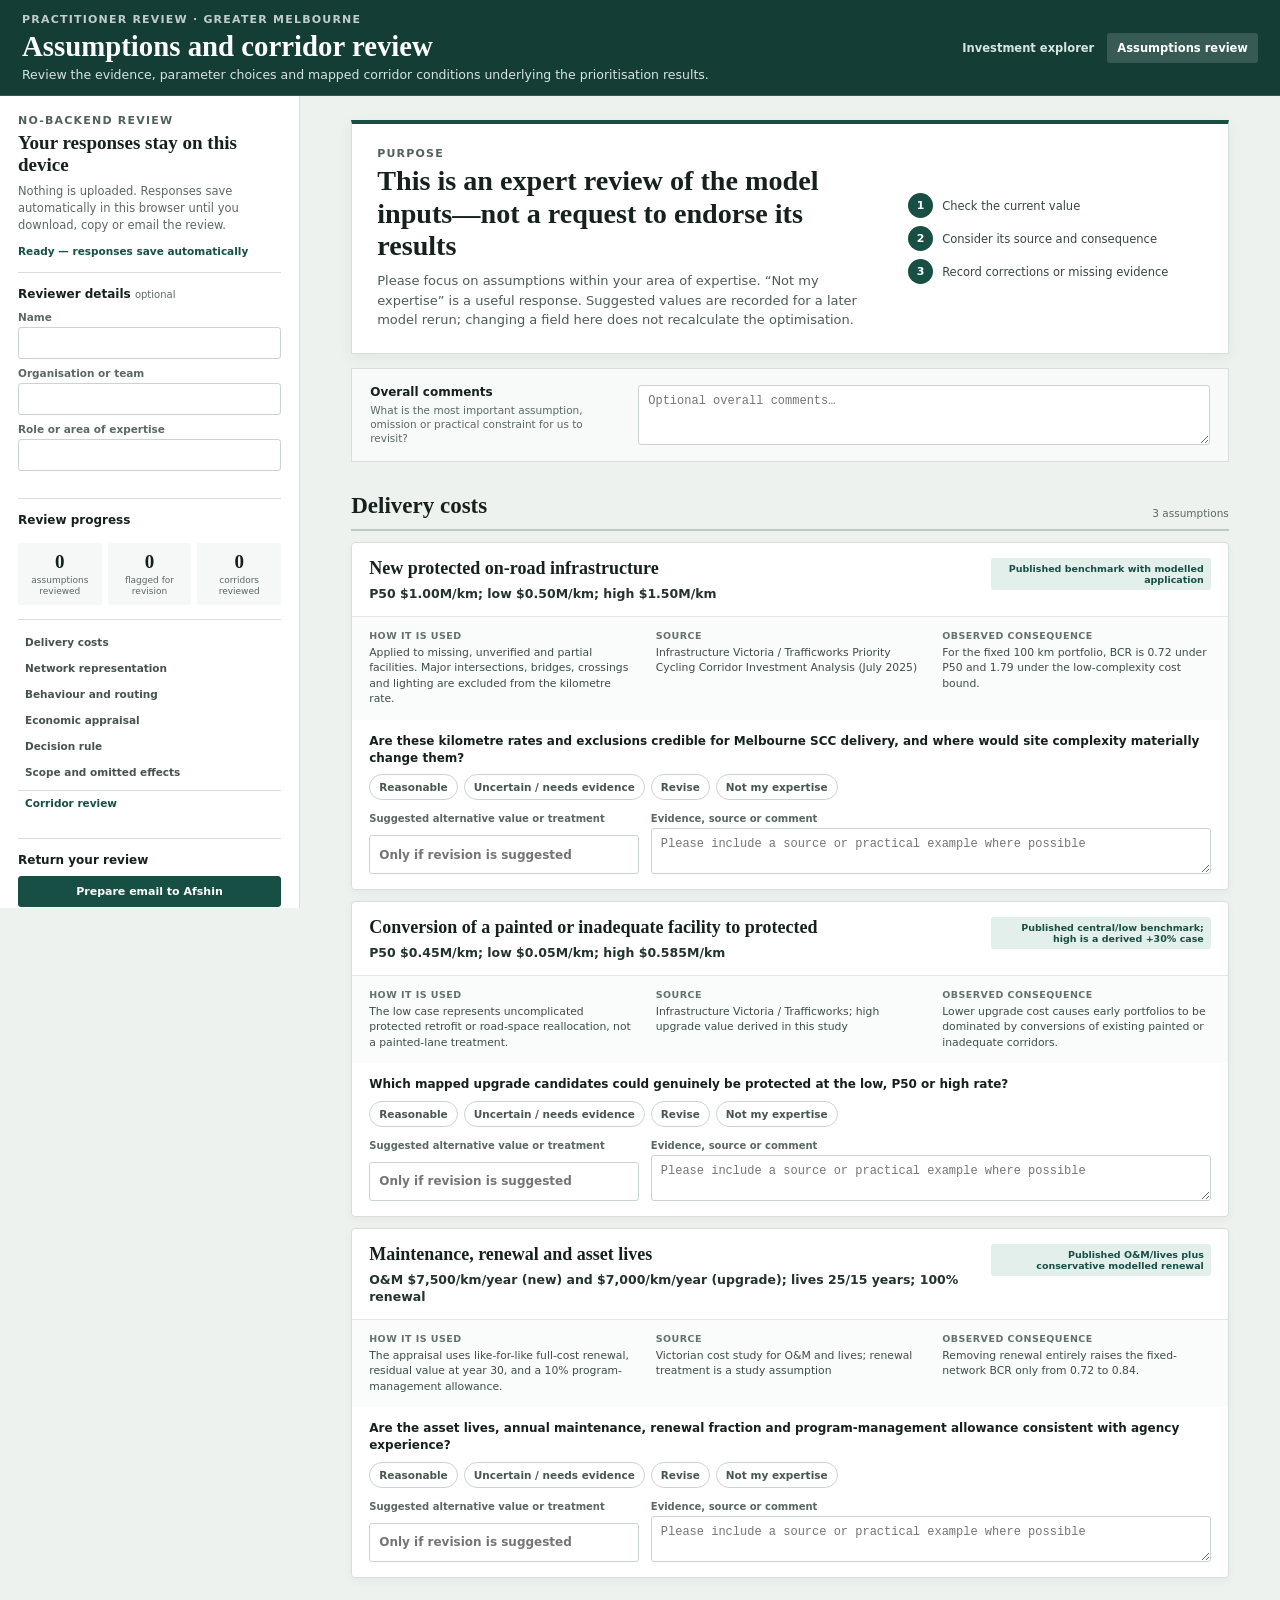
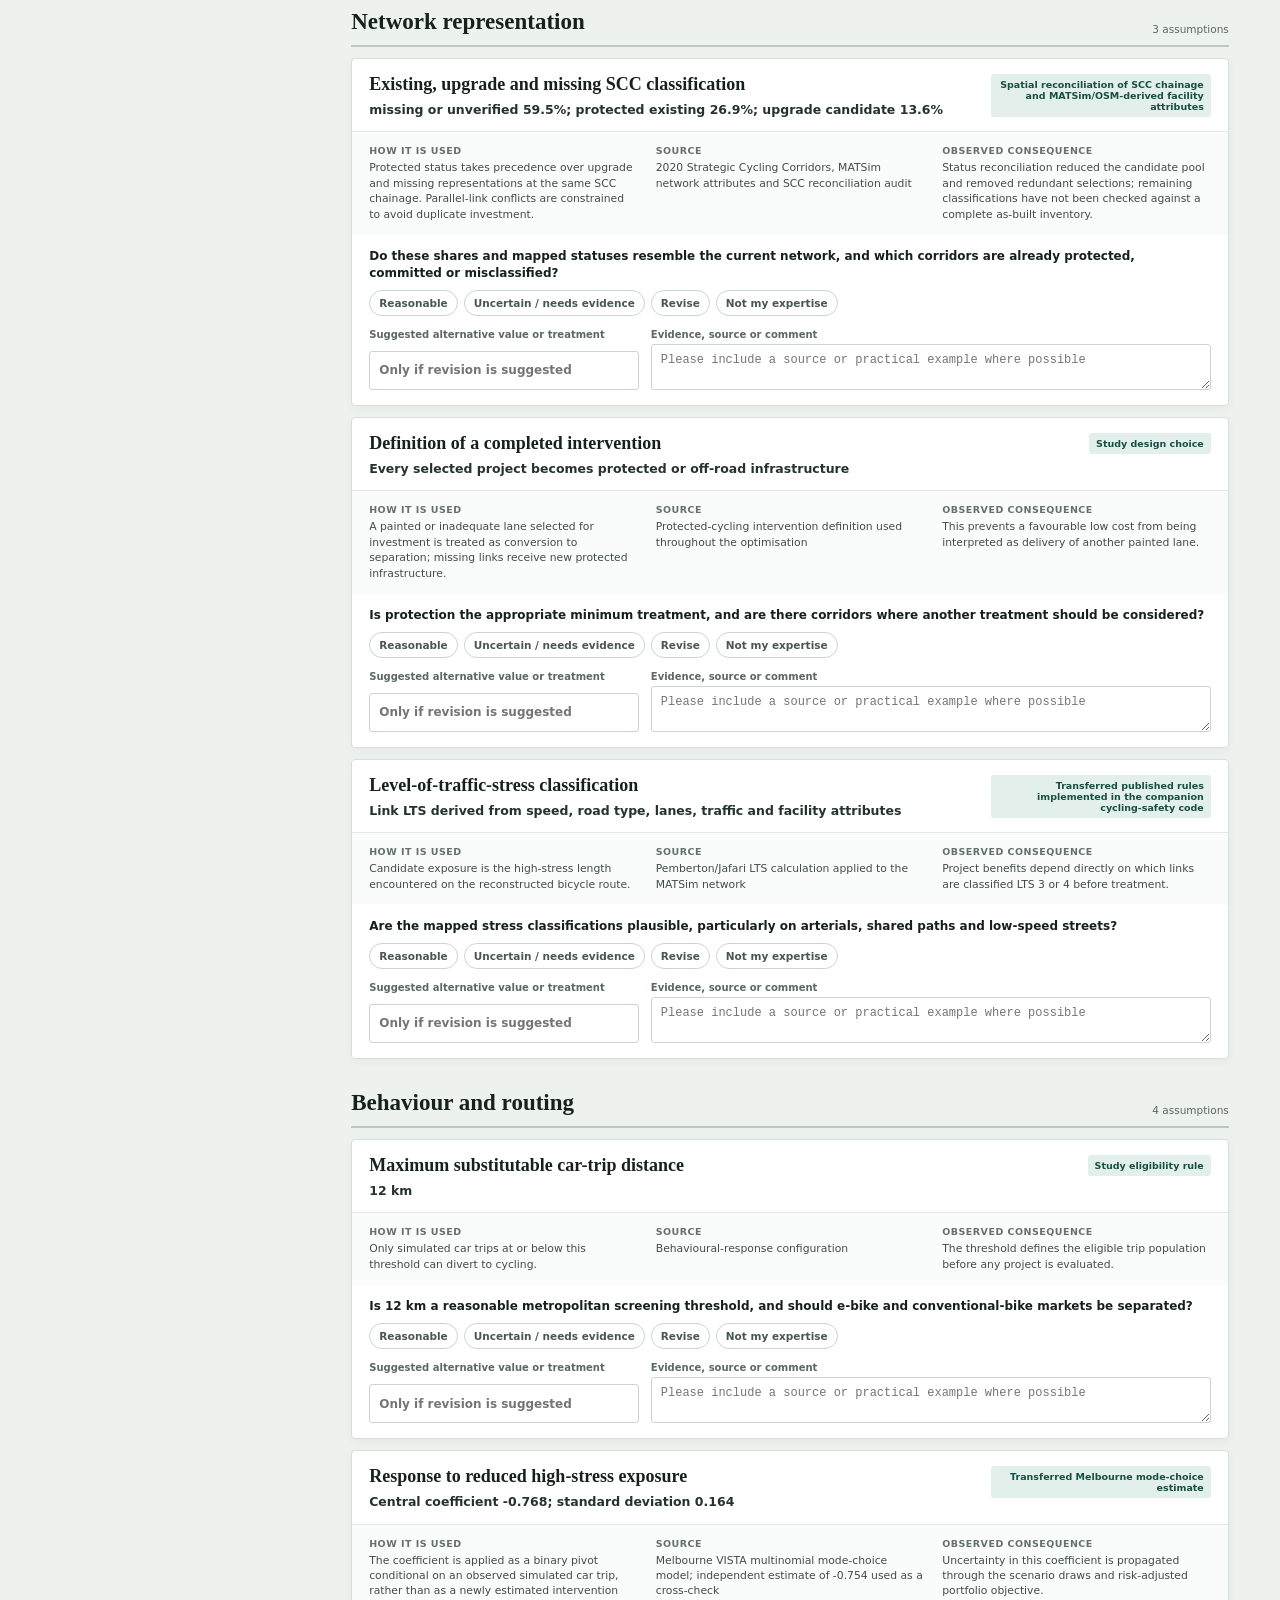
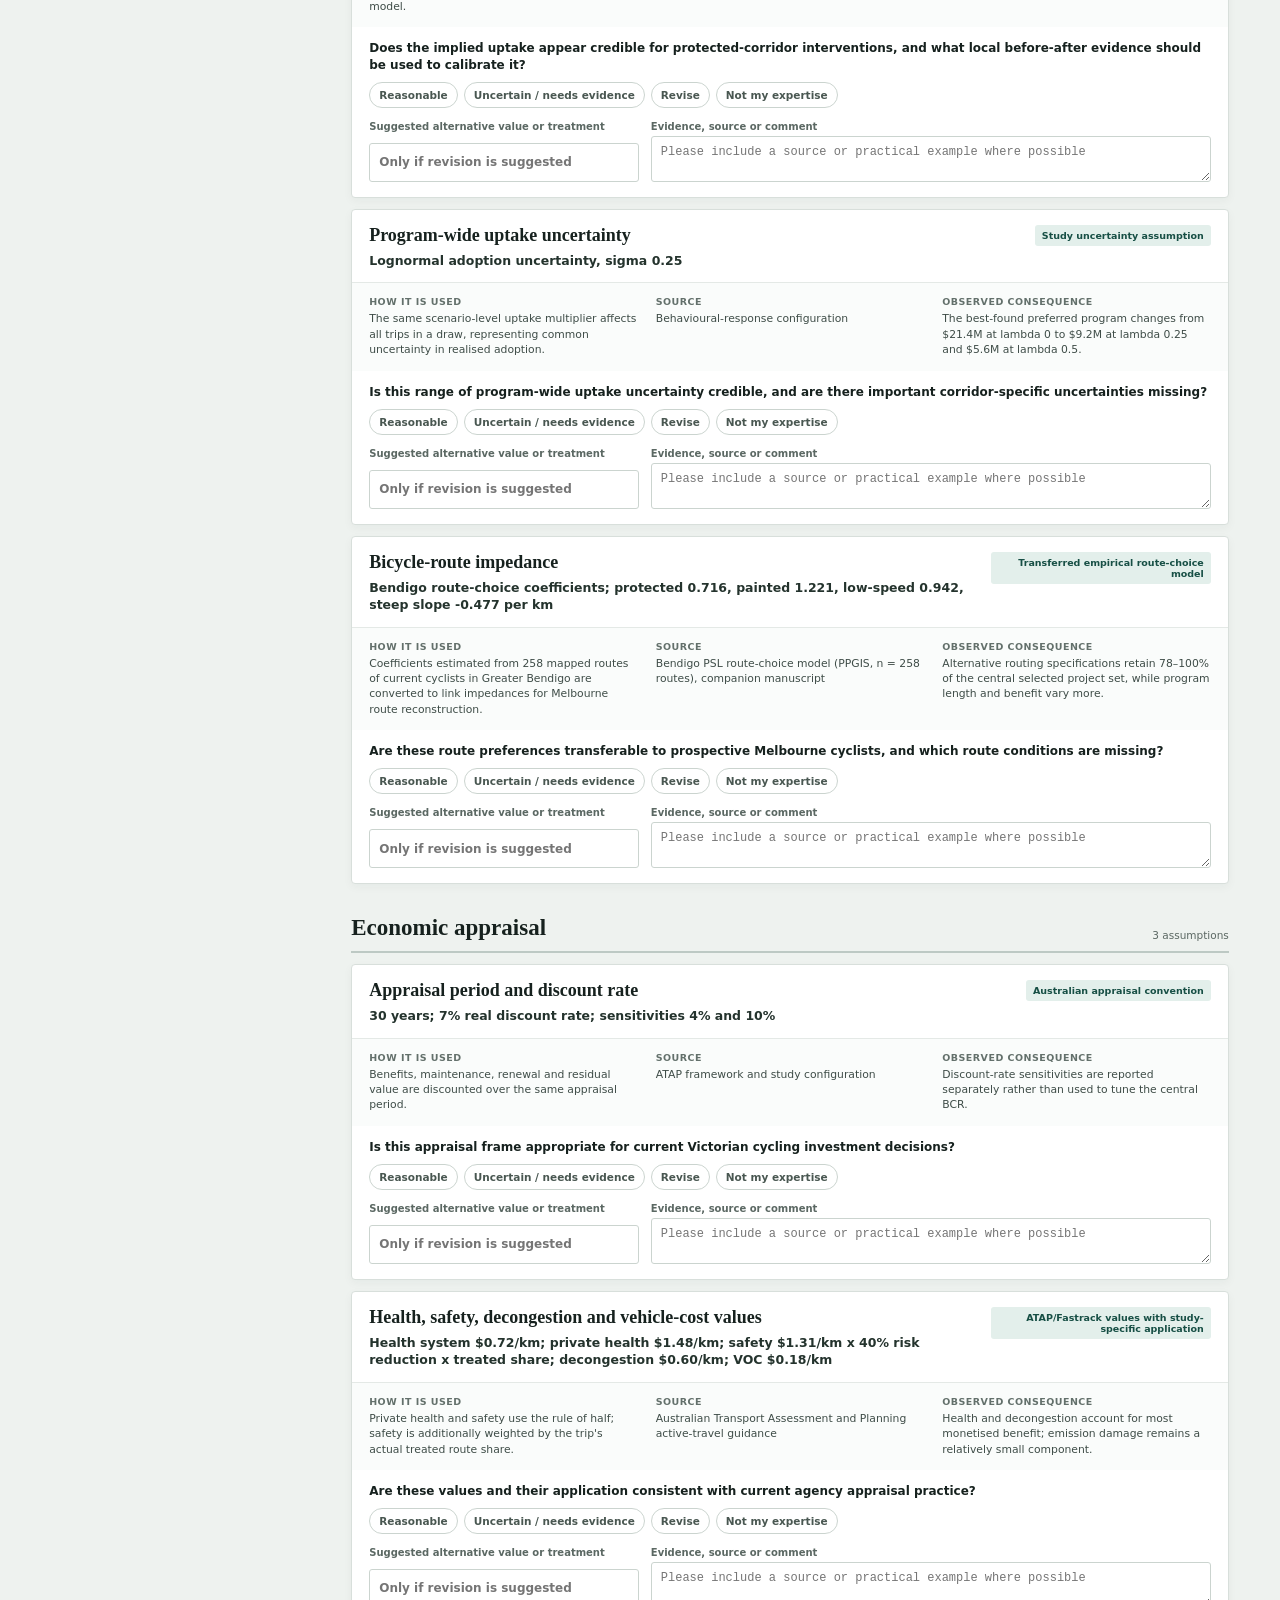
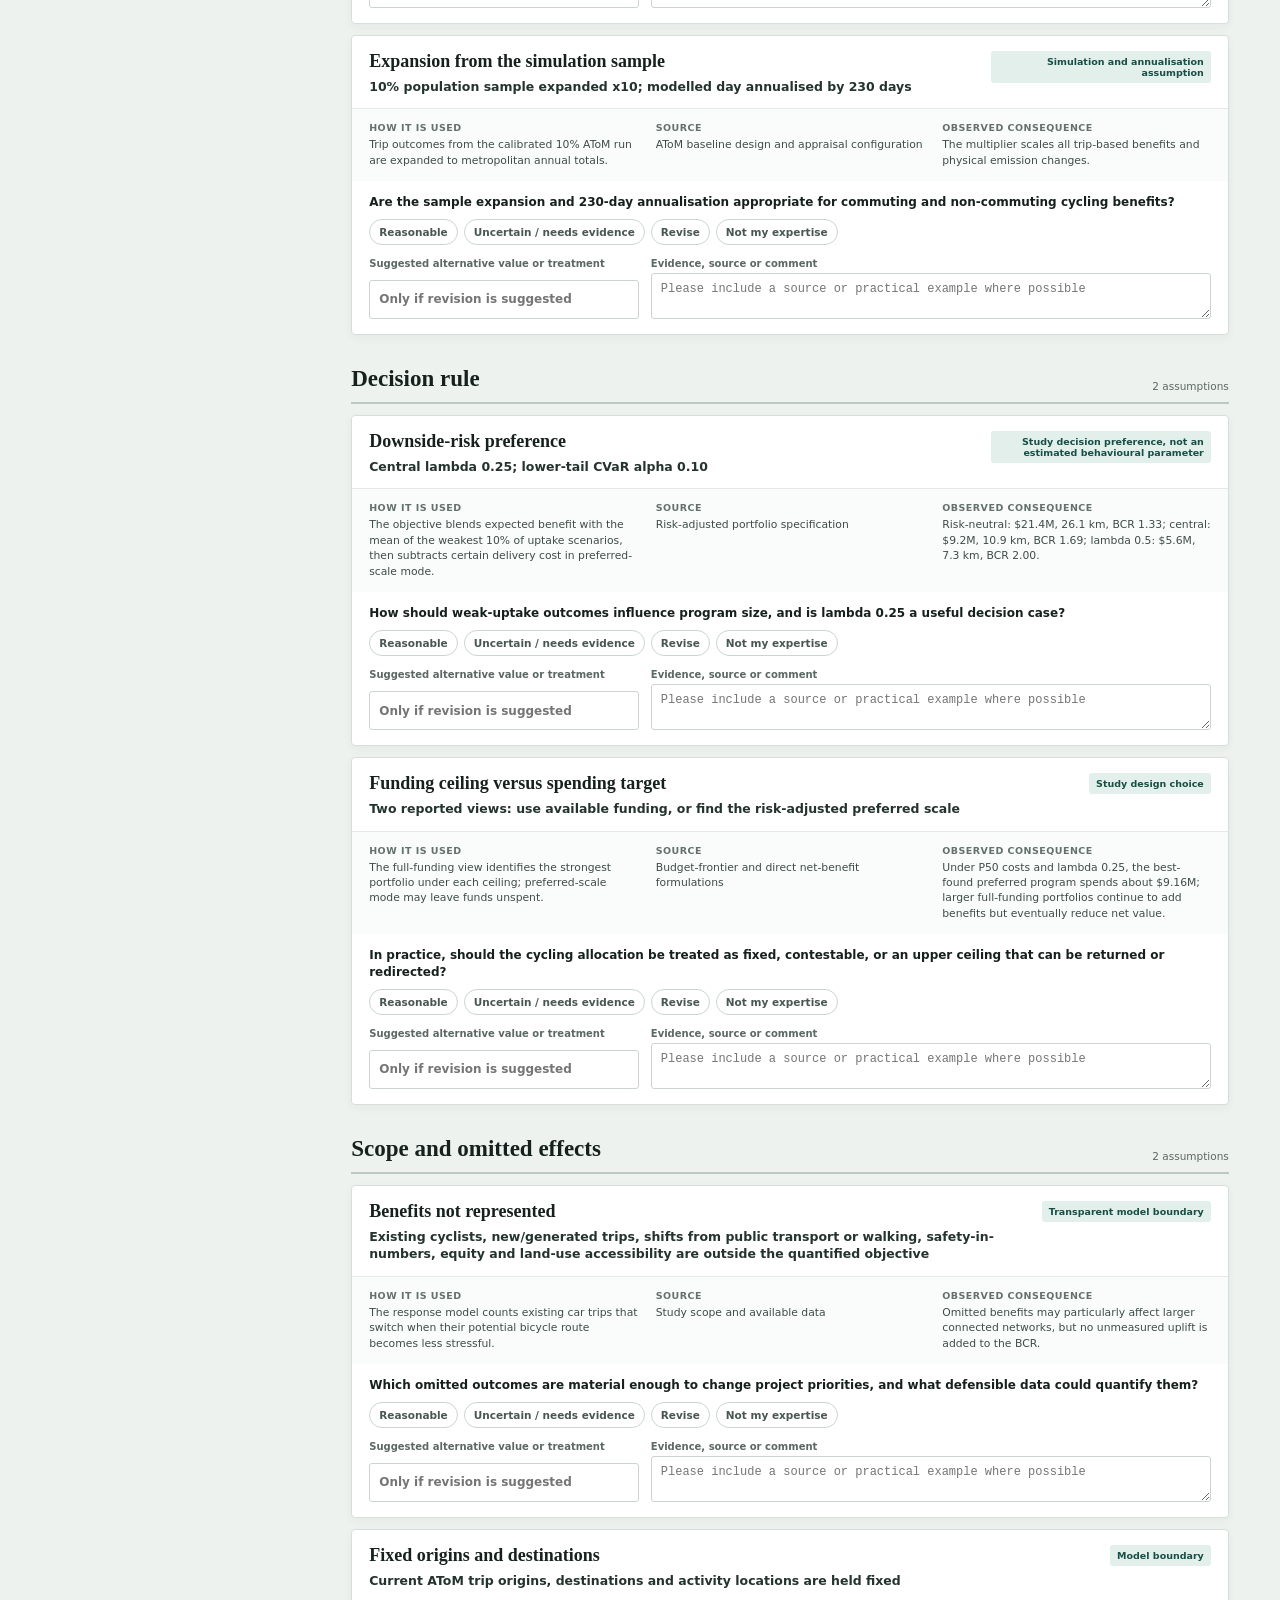
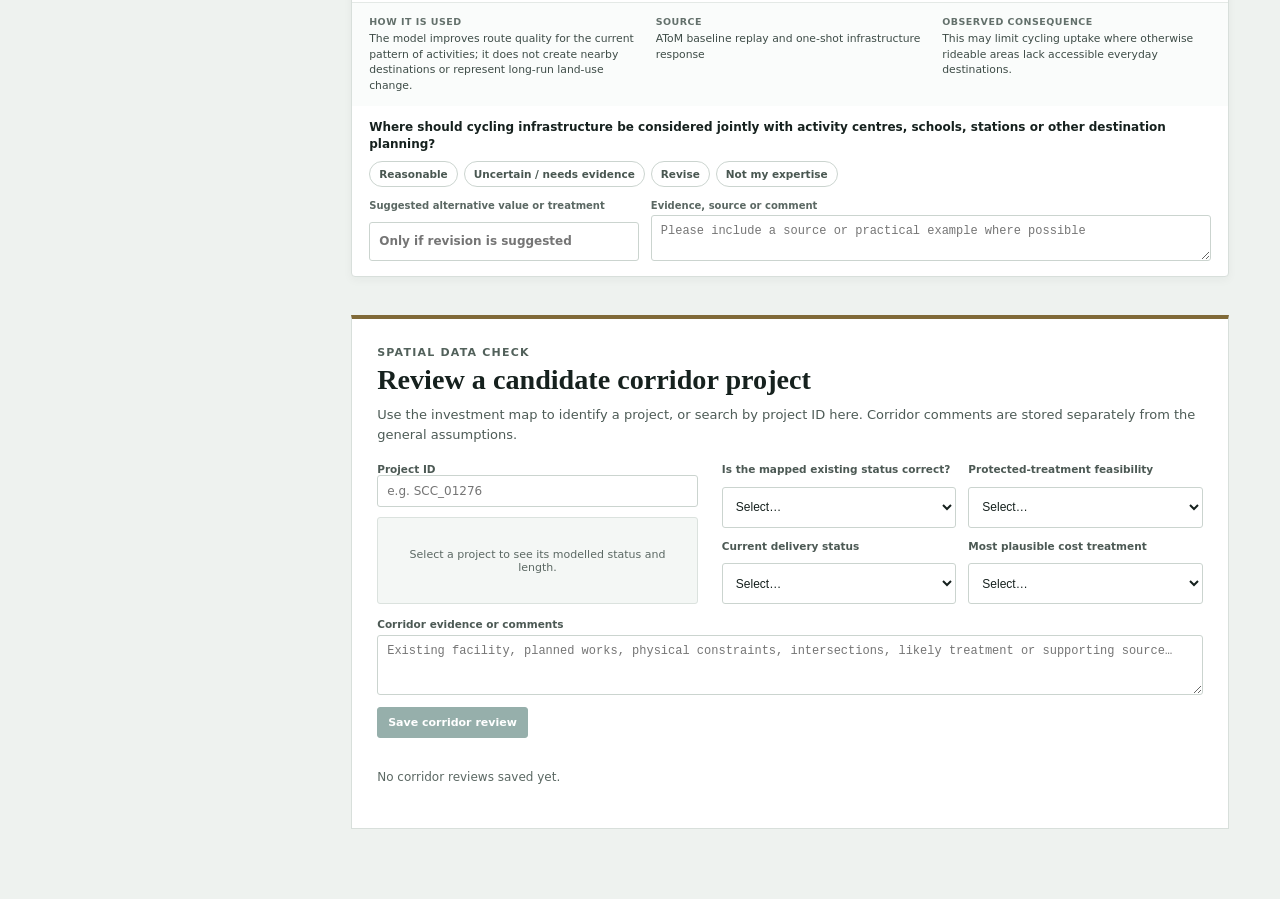
==== review.html @ 5e4be290 "Add no-backend practitioner review workspace" ====
<!doctype html>
<html lang="en">
<head>
  <meta charset="utf-8">
  <meta name="viewport" content="width=device-width, initial-scale=1">
  <meta name="description" content="Structured practitioner review of the assumptions used in the Melbourne Strategic Cycling Corridor prioritisation model.">
  <title>Assumptions review · Melbourne SCC investment explorer</title>
  <link rel="stylesheet" href="styles.css?v=4">
  <link rel="stylesheet" href="review.css?v=1">
</head>
<body class="review-page">
  <header class="site-header">
    <div>
      <p class="eyebrow">Practitioner review · Greater Melbourne</p>
      <h1>Assumptions and corridor review</h1>
      <p class="header-copy">Review the evidence, parameter choices and mapped corridor conditions underlying the prioritisation results.</p>
    </div>
    <div class="header-actions">
      <nav class="site-nav" aria-label="Dashboard sections">
        <a href="index.html">Investment explorer</a>
        <a class="active" href="review.html">Assumptions review</a>
      </nav>
    </div>
  </header>

  <main class="review-layout">
    <aside class="review-sidebar">
      <div class="review-intro">
        <p class="eyebrow dark">No-backend review</p>
        <h2>Your responses stay on this device</h2>
        <p>Nothing is uploaded. Responses save automatically in this browser until you download, copy or email the review.</p>
        <span id="save-status" class="save-status">Preparing review…</span>
      </div>

      <section class="reviewer-card">
        <h3>Reviewer details <small>optional</small></h3>
        <label>Name<input id="reviewer-name" type="text" autocomplete="name"></label>
        <label>Organisation or team<input id="reviewer-organisation" type="text" autocomplete="organization"></label>
        <label>Role or area of expertise<input id="reviewer-role" type="text"></label>
      </section>

      <section class="progress-card" aria-live="polite">
        <h3>Review progress</h3>
        <div><strong id="progress-reviewed">0</strong><span>assumptions reviewed</span></div>
        <div><strong id="progress-flagged">0</strong><span>flagged for revision</span></div>
        <div><strong id="progress-corridors">0</strong><span>corridors reviewed</span></div>
      </section>

      <nav class="review-nav" id="review-nav" aria-label="Assumption categories"></nav>

      <section class="export-card">
        <h3>Return your review</h3>
        <button id="email-review" class="primary-action" type="button">Prepare email to Afshin</button>
        <button id="copy-review" type="button">Copy email summary</button>
        <button id="download-json" type="button">Download complete review</button>
        <button id="download-csv" type="button">Download review table</button>
        <button id="print-review" type="button">Print / save as PDF</button>
        <p>For a detailed review, attach the downloaded JSON or CSV file to the prepared email.</p>
      </section>

      <button id="clear-review" class="clear-action" type="button">Clear responses on this device</button>
    </aside>

    <div class="review-main">
      <section class="review-hero">
        <div>
          <p class="eyebrow dark">Purpose</p>
          <h2>This is an expert review of the model inputs—not a request to endorse its results</h2>
          <p>Please focus on assumptions within your area of expertise. “Not my expertise” is a useful response. Suggested values are recorded for a later model rerun; changing a field here does not recalculate the optimisation.</p>
        </div>
        <div class="review-principles">
          <span><strong>1</strong> Check the current value</span>
          <span><strong>2</strong> Consider its source and consequence</span>
          <span><strong>3</strong> Record corrections or missing evidence</span>
        </div>
      </section>

      <section class="general-comments">
        <label for="overall-comments"><strong>Overall comments</strong><span>What is the most important assumption, omission or practical constraint for us to revisit?</span></label>
        <textarea id="overall-comments" rows="3" placeholder="Optional overall comments…"></textarea>
      </section>

      <div id="assumption-sections" class="assumption-sections">
        <div class="review-loading">Loading the model assumption register…</div>
      </div>

      <section id="corridor-review" class="corridor-review-section">
        <div class="section-title">
          <p class="eyebrow dark">Spatial data check</p>
          <h2>Review a candidate corridor project</h2>
          <p>Use the investment map to identify a project, or search by project ID here. Corridor comments are stored separately from the general assumptions.</p>
        </div>

        <div class="corridor-form-grid">
          <div class="corridor-picker">
            <label for="project-search">Project ID</label>
            <input id="project-search" type="search" list="project-options" placeholder="e.g. SCC_01276" autocomplete="off">
            <datalist id="project-options"></datalist>
            <div id="project-summary" class="project-summary empty">Select a project to see its modelled status and length.</div>
          </div>
          <div class="corridor-fields">
            <label>Is the mapped existing status correct?
              <select id="corridor-status">
                <option value="">Select…</option><option value="correct">Correct</option><option value="incorrect">Incorrect</option><option value="uncertain">Uncertain</option>
              </select>
            </label>
            <label>Protected-treatment feasibility
              <select id="corridor-feasibility">
                <option value="">Select…</option><option value="straightforward">Straightforward</option><option value="complex">Complex</option><option value="not_feasible">Not feasible as represented</option><option value="uncertain">Uncertain</option>
              </select>
            </label>
            <label>Current delivery status
              <select id="corridor-delivery">
                <option value="">Select…</option><option value="not_built">Not built</option><option value="already_built">Already built</option><option value="funded_or_planned">Funded or planned</option><option value="unknown">Unknown</option>
              </select>
            </label>
            <label>Most plausible cost treatment
              <select id="corridor-cost">
                <option value="">Select…</option><option value="low">Low complexity</option><option value="p50">P50</option><option value="high">High complexity</option><option value="site_specific_estimate_needed">Site-specific estimate needed</option>
              </select>
            </label>
          </div>
        </div>
        <label class="corridor-comment">Corridor evidence or comments
          <textarea id="corridor-comment" rows="3" placeholder="Existing facility, planned works, physical constraints, intersections, likely treatment or supporting source…"></textarea>
        </label>
        <button id="save-corridor" class="primary-action inline" type="button" disabled>Save corridor review</button>
        <div id="corridor-list" class="corridor-list"></div>
      </section>
    </div>
  </main>

  <div id="toast" class="toast" role="status" aria-live="polite"></div>
  <script src="review.js?v=1"></script>
</body>
</html>
---- styles.css ----
:root {
  --ink: #16211e; --muted: #5b6863; --line: #d8dfdb; --paper: #fff;
  --brand: #174f45; --brand-soft: #e3efeb; --upgrade: #1769aa;
  --new: #b74352; --existing: #3d7c5b; --painted: #c38b20; --scc: #707a76;
  --shadow: 0 8px 24px rgba(23, 41, 35, .10);
}
* { box-sizing: border-box; }
html, body { height: 100%; }
body { margin: 0; color: var(--ink); background: #edf1ee; font-family: Inter, ui-sans-serif, system-ui, -apple-system, BlinkMacSystemFont, "Segoe UI", sans-serif; -webkit-font-smoothing: antialiased; }
button, input { font: inherit; }
.site-header { min-height: 88px; padding: 13px 22px 12px; display: flex; align-items: center; justify-content: space-between; gap: 24px; color: white; background: #143d36; border-bottom: 1px solid rgba(255,255,255,.14); }
.eyebrow { margin: 0 0 5px; color: inherit; font-size: 11px; font-weight: 750; letter-spacing: .11em; text-transform: uppercase; opacity: .74; }
h1 { margin: 0; font-family: Georgia, "Times New Roman", serif; font-size: clamp(24px, 2.25vw, 34px); font-weight: 600; line-height: 1.08; }
.header-copy { max-width: 900px; margin: 5px 0 0; color: #d8e4e0; font-size: 12.5px; line-height: 1.3; }
.about-button { flex: 0 0 auto; padding: 10px 15px; color: white; background: transparent; border: 1px solid rgba(255,255,255,.48); border-radius: 4px; cursor: pointer; }
.about-button:hover, .about-button:focus-visible { background: rgba(255,255,255,.1); outline: none; }
.header-actions { flex: 0 0 auto; display: flex; align-items: center; gap: 12px; }
.site-nav { display: flex; align-items: center; gap: 3px; }
.site-nav a { padding: 8px 10px; color: #d8e4e0; border-radius: 3px; font-size: 11.5px; font-weight: 700; text-decoration: none; }
.site-nav a:hover, .site-nav a:focus-visible { color: white; background: rgba(255,255,255,.08); outline: none; }
.site-nav a.active { color: white; background: rgba(255,255,255,.15); }
.dashboard-shell { height: calc(100vh - 88px); min-height: 650px; display: grid; grid-template-columns: minmax(340px, 390px) 1fr; }
.control-panel { overflow-y: auto; background: var(--paper); border-right: 1px solid var(--line); z-index: 3; }
.control-section { padding: 17px 20px; border-bottom: 1px solid var(--line); }
.funding-section { background: #fbfcfb; }
.section-heading-row { display: flex; justify-content: space-between; align-items: flex-start; gap: 15px; }
.control-label, fieldset legend { margin: 0 0 6px; color: var(--muted); font-size: 11px; font-weight: 800; letter-spacing: .08em; text-transform: uppercase; }
#budget-output { display: block; font-family: Georgia, "Times New Roman", serif; font-size: 28px; font-weight: 600; line-height: 1; }
.status-chip { padding: 5px 8px; border-radius: 3px; color: var(--brand); background: var(--brand-soft); font-size: 11px; font-weight: 750; }
input[type="range"] { width: 100%; margin: 19px 0 2px; accent-color: var(--brand); cursor: pointer; }
.range-ends { display: flex; justify-content: space-between; color: var(--muted); font-size: 11px; }
.budget-presets { display: grid; grid-template-columns: repeat(6, 1fr); gap: 4px; margin-top: 9px; }
.budget-presets button { padding: 5px 2px; color: #42514b; background: white; border: 1px solid var(--line); border-radius: 3px; font-size: 10.5px; font-weight: 700; cursor: pointer; }
.budget-presets button:hover, .budget-presets button:focus-visible { border-color: var(--brand); color: var(--brand); outline: none; }
.budget-presets button.active { color: white; background: var(--brand); border-color: var(--brand); }
.control-help { margin: 7px 0 0; color: var(--muted); font-size: 11.5px; line-height: 1.35; }
.investment-message { margin-top: 11px; padding: 10px 11px; display: grid; gap: 4px; color: #614918; background: #f6f0df; border: 1px solid #d8c48e; border-left: 3px solid #a77b2b; border-radius: 3px; }
.investment-message[hidden] { display: none; }
.investment-message strong { font-size: 12px; }
.investment-message span { font-size: 11px; line-height: 1.35; }
.investment-message button { width: fit-content; margin-top: 3px; padding: 4px 0; color: var(--brand); background: transparent; border: 0; font-size: 11px; font-weight: 800; cursor: pointer; text-decoration: underline; text-underline-offset: 2px; }
.assumption-panel { border-bottom: 1px solid var(--line); background: #fbfcfb; }
.assumption-panel summary { padding: 12px 20px; display: flex; align-items: center; justify-content: space-between; gap: 12px; color: var(--brand); cursor: pointer; list-style: none; }
.assumption-panel summary::-webkit-details-marker { display: none; }
.assumption-panel summary > span:first-child { display: grid; gap: 2px; }
.assumption-panel summary strong { font-size: 12px; }
.assumption-panel summary small { color: var(--muted); font-size: 10.5px; font-weight: 500; }
.assumption-panel[open] summary { border-bottom: 1px solid var(--line); }
.assumption-panel[open] summary > span:last-child { transform: rotate(180deg); }
.assumption-panel .control-section { border-bottom: 0; }
.option-grid { display: grid; grid-template-columns: 1fr 1fr; gap: 18px; }
fieldset { min-width: 0; padding: 0; margin: 0; border: 0; }
.radio-card { min-height: 51px; display: flex; align-items: flex-start; gap: 8px; padding: 8px 9px; margin-top: 6px; border: 1px solid var(--line); border-radius: 4px; cursor: pointer; }
.radio-card:has(input:checked) { border-color: var(--brand); background: var(--brand-soft); box-shadow: inset 3px 0 0 var(--brand); }
.radio-card input { margin: 3px 0 0; accent-color: var(--brand); }
.radio-card span { min-width: 0; display: grid; gap: 2px; }
.radio-card strong { font-size: 12.5px; line-height: 1.2; }
.radio-card small { color: var(--muted); font-size: 10.5px; line-height: 1.25; }
.metrics-section { display: grid; grid-template-columns: repeat(2, 1fr); gap: 1px; padding: 0; background: var(--line); }
.metric { min-height: 90px; padding: 13px 14px; display: flex; flex-direction: column; justify-content: center; background: white; }
.metric span { color: var(--muted); font-size: 10.5px; font-weight: 720; text-transform: uppercase; letter-spacing: .04em; }
.metric strong { margin: 4px 0 2px; font-family: Georgia, "Times New Roman", serif; font-size: 22px; font-weight: 600; font-variant-numeric: tabular-nums; }
.metric small { color: var(--muted); font-size: 10.5px; line-height: 1.2; }
.metric.negative strong { color: #a12939; }
.metric.positive strong { color: var(--brand); }
.treatment-mix { padding: 11px 15px; display: grid; gap: 7px; background: #f8faf8; border-bottom: 1px solid var(--line); }
.treatment-mix > div { display: grid; grid-template-columns: 13px 1fr auto; align-items: center; gap: 7px; font-size: 11px; }
.treatment-mix strong { font-size: 11.5px; font-variant-numeric: tabular-nums; }
.mix-swatch { width: 10px; height: 10px; display: inline-block; border-radius: 2px; }
.mix-swatch.upgrade { background: var(--upgrade); }
.mix-swatch.new-link { background: var(--new); }
.interpretation-section h2, .project-section h2 { margin: 0; font-family: Georgia, "Times New Roman", serif; font-size: 17px; font-weight: 600; }
.interpretation-section p { margin: 7px 0 11px; color: #384641; font-size: 12.5px; line-height: 1.46; }
#return-chart { width: 100%; display: block; background: #fbfcfb; border: 1px solid #e2e7e4; }
.text-button { padding: 3px 0; color: var(--brand); background: transparent; border: 0; font-size: 11.5px; font-weight: 700; cursor: pointer; }
.text-button:disabled { color: #a4aaa7; cursor: default; }
.project-list { margin-top: 10px; max-height: 265px; overflow-y: auto; border-top: 1px solid var(--line); }
.empty-state { margin: 14px 0; color: var(--muted); font-size: 12px; }
.project-row { width: 100%; display: grid; grid-template-columns: 28px 1fr auto; align-items: center; gap: 9px; padding: 9px 4px; color: inherit; background: white; border: 0; border-bottom: 1px solid #e7ebe8; text-align: left; cursor: pointer; }
.project-row:hover, .project-row:focus-visible { background: #f3f7f5; outline: none; }
.rank-badge { width: 23px; height: 23px; display: grid; place-items: center; color: white; background: var(--brand); border-radius: 50%; font-size: 10px; font-weight: 750; }
.project-row strong { display: block; font-size: 12px; }
.project-row small { display: block; margin-top: 2px; color: var(--muted); font-size: 10.5px; }
.project-cost { font-size: 11px; font-weight: 700; font-variant-numeric: tabular-nums; }
.map-panel { min-width: 0; position: relative; background: #e9eeeb; }
#map { width: 100%; height: 100%; }
.leaflet-container { background: #e9eeeb; font-family: inherit; }
.leaflet-control-layers { border: 0 !important; border-radius: 3px !important; box-shadow: var(--shadow) !important; font-size: 12px; }
.leaflet-popup-content { margin: 13px 15px; line-height: 1.35; }
.popup-title { margin: 0 0 7px; font-family: Georgia, "Times New Roman", serif; font-size: 16px; }
.popup-grid { display: grid; grid-template-columns: auto auto; gap: 3px 13px; font-size: 11.5px; }
.popup-grid span:nth-child(odd) { color: var(--muted); }
.popup-note { max-width: 245px; margin: 8px 0 0; color: var(--muted); font-size: 10.5px; }
.popup-review-link { display: inline-block; margin-top: 8px; color: var(--brand); font-size: 11px; font-weight: 800; text-underline-offset: 2px; }
.map-key { position: absolute; left: 14px; bottom: 38px; z-index: 500; min-width: 200px; display: grid; gap: 6px; padding: 11px 12px; background: rgba(255,255,255,.94); border: 1px solid rgba(64,76,70,.16); border-radius: 3px; box-shadow: var(--shadow); font-size: 11px; }
.map-key strong { margin-bottom: 2px; font-size: 11.5px; }
.map-key span { display: flex; align-items: center; gap: 8px; }
.line-swatch { width: 25px; height: 0; display: inline-block; border-top: 3px solid; }
.line-swatch.upgrade { border-color: var(--upgrade); }
.line-swatch.new-link { border-color: var(--new); }
.line-swatch.existing { border-color: var(--existing); }
.line-swatch.painted { border-color: var(--painted); border-top-width: 2px; }
.line-swatch.scc { border-color: var(--scc); border-top-width: 1px; border-top-style: dashed; }
.map-note { position: absolute; right: 12px; bottom: 12px; z-index: 500; max-width: 420px; padding: 6px 9px; color: #4d5a55; background: rgba(255,255,255,.9); border-radius: 2px; font-size: 10.5px; }
.loading-state { position: absolute; inset: 0; z-index: 1000; display: grid; place-items: center; color: var(--brand); background: rgba(246,248,246,.9); font-size: 14px; font-weight: 650; }
.loading-state.error { padding: 24px; color: #8b2432; text-align: center; }
dialog { width: min(690px, calc(100vw - 32px)); max-height: calc(100vh - 40px); padding: 0; color: var(--ink); border: 0; border-radius: 5px; box-shadow: 0 24px 80px rgba(14, 28, 23, .32); }
dialog::backdrop { background: rgba(12, 25, 21, .62); }
.dialog-head { padding: 20px 22px 15px; display: flex; align-items: flex-start; justify-content: space-between; gap: 20px; color: white; background: var(--brand); }
.dialog-head h2 { margin: 0; font-family: Georgia, "Times New Roman", serif; font-size: 24px; font-weight: 600; }
.dialog-close { color: white; background: transparent; border: 0; font-size: 28px; line-height: 1; cursor: pointer; }
.dialog-content { padding: 20px 22px 24px; }
.dialog-content section + section { margin-top: 18px; }
.dialog-content h3 { margin: 0 0 7px; font-size: 14px; }
.dialog-content p, .dialog-content li { font-size: 13px; line-height: 1.5; }
.dialog-content ul { margin: 7px 0 0; padding-left: 20px; }
.caution-box { padding: 14px 15px; background: #f5f1e7; border-left: 3px solid #a77b2b; }
.caution-box p { margin: 0; }
.data-date { margin: 18px 0 0; color: var(--muted); font-size: 11px !important; }
@media (max-width: 980px) {
  .site-header { min-height: 96px; padding: 15px 18px; }
  .header-copy { display: none; }
  .dashboard-shell { height: auto; min-height: 0; display: flex; flex-direction: column; }
  .control-panel { overflow: visible; border-right: 0; }
  .map-panel { height: 68vh; min-height: 540px; order: -1; }
  .metrics-section { grid-template-columns: repeat(3, 1fr); }
  .project-list { max-height: none; }
}
@media (max-width: 620px) {
  .site-header { min-height: 108px; align-items: flex-start; }
  h1 { font-size: 23px; }
  .about-button { padding: 8px 10px; font-size: 11px; }
  .header-actions { align-items: flex-end; flex-direction: column-reverse; gap: 4px; }
  .site-nav a { padding: 5px 6px; font-size: 10px; }
  .map-panel { height: 60vh; min-height: 470px; }
  .map-key { left: 8px; bottom: 33px; min-width: 180px; padding: 8px 9px; }
  .map-note { display: none; }
  .option-grid { grid-template-columns: 1fr; }
  .metrics-section { grid-template-columns: repeat(2, 1fr); }
  .control-section { padding-left: 15px; padding-right: 15px; }
}
---- review.css ----
.review-page { min-height: 100%; background: #eef2ef; }
.eyebrow.dark { color: #52615b; opacity: 1; }
.review-layout { min-height: calc(100vh - 88px); display: grid; grid-template-columns: 300px minmax(0, 1fr); }
.review-sidebar { position: sticky; top: 0; align-self: start; max-height: calc(100vh - 88px); overflow-y: auto; padding: 18px; background: white; border-right: 1px solid var(--line); }
.review-sidebar h2 { margin: 0; font-family: Georgia, "Times New Roman", serif; font-size: 19px; font-weight: 600; }
.review-sidebar h3 { margin: 0 0 10px; font-size: 12px; }
.review-sidebar h3 small { color: var(--muted); font-weight: 500; }
.review-intro p:not(.eyebrow) { margin: 7px 0; color: var(--muted); font-size: 11.5px; line-height: 1.45; }
.save-status { display: inline-block; margin-top: 3px; color: var(--brand); font-size: 10.5px; font-weight: 750; }
.reviewer-card, .progress-card, .export-card { padding: 14px 0; margin-top: 13px; border-top: 1px solid var(--line); }
.reviewer-card label { display: grid; gap: 4px; margin-top: 8px; color: var(--muted); font-size: 10.5px; font-weight: 700; }
.reviewer-card input, .corridor-review-section input, .corridor-review-section select, .corridor-review-section textarea, .general-comments textarea, .assumption-notes input, .assumption-notes textarea { width: 100%; padding: 8px 9px; color: var(--ink); background: white; border: 1px solid #cbd4cf; border-radius: 3px; font-size: 12px; }
.reviewer-card input:focus, .corridor-review-section input:focus, .corridor-review-section select:focus, textarea:focus, .assumption-notes input:focus { border-color: var(--brand); outline: 2px solid rgba(23,79,69,.13); }
.progress-card { display: grid; grid-template-columns: repeat(3, 1fr); gap: 6px; }
.progress-card h3 { grid-column: 1 / -1; }
.progress-card div { padding: 8px 5px; text-align: center; background: #f5f8f6; border-radius: 3px; }
.progress-card strong { display: block; font-family: Georgia, "Times New Roman", serif; font-size: 19px; }
.progress-card span { display: block; margin-top: 2px; color: var(--muted); font-size: 9px; line-height: 1.2; }
.review-nav { padding: 10px 0; display: grid; gap: 2px; border-top: 1px solid var(--line); }
.review-nav a { padding: 6px 7px; color: #46534e; border-radius: 3px; font-size: 10.5px; font-weight: 680; text-decoration: none; }
.review-nav a:hover, .review-nav a:focus-visible { color: var(--brand); background: var(--brand-soft); outline: none; }
.review-nav a:last-child { margin-top: 4px; color: var(--brand); border-top: 1px solid var(--line); border-radius: 0; }
.export-card { display: grid; gap: 6px; }
.export-card h3 { margin-bottom: 3px; }
.export-card button, .primary-action { padding: 8px 10px; color: var(--brand); background: white; border: 1px solid #b7c5bf; border-radius: 3px; font-size: 11px; font-weight: 750; cursor: pointer; }
.export-card button:hover, .export-card button:focus-visible { background: #f1f6f3; border-color: var(--brand); outline: none; }
.export-card .primary-action, .primary-action { color: white; background: var(--brand); border-color: var(--brand); }
.export-card p { margin: 3px 0 0; color: var(--muted); font-size: 9.5px; line-height: 1.35; }
.clear-action { padding: 5px 0; color: #8b3340; background: transparent; border: 0; font-size: 10px; text-decoration: underline; cursor: pointer; }
.review-main { min-width: 0; padding: 24px clamp(20px, 4vw, 58px) 70px; }
.review-hero { max-width: 1120px; padding: 23px 25px; display: grid; grid-template-columns: minmax(0, 1.7fr) minmax(250px, 1fr); gap: 30px; background: white; border: 1px solid var(--line); border-top: 4px solid var(--brand); box-shadow: 0 4px 14px rgba(27,48,41,.06); }
.review-hero h2, .section-title h2 { margin: 0; font-family: Georgia, "Times New Roman", serif; font-size: clamp(22px, 2.2vw, 31px); font-weight: 600; line-height: 1.15; }
.review-hero p:not(.eyebrow), .section-title p:not(.eyebrow) { margin: 9px 0 0; color: #4d5b56; font-size: 13px; line-height: 1.5; }
.review-principles { display: grid; gap: 8px; align-content: center; }
.review-principles span { display: flex; align-items: center; gap: 9px; color: #374640; font-size: 11.5px; }
.review-principles strong { width: 25px; height: 25px; display: grid; place-items: center; flex: 0 0 auto; color: white; background: var(--brand); border-radius: 50%; font-size: 11px; }
.general-comments { max-width: 1120px; padding: 16px 18px; margin-top: 14px; display: grid; grid-template-columns: minmax(220px, .7fr) 1.6fr; gap: 18px; align-items: center; background: #f7faf8; border: 1px solid var(--line); }
.general-comments label { display: grid; gap: 4px; font-size: 12px; }
.general-comments label span { color: var(--muted); font-size: 10.5px; line-height: 1.35; }
.assumption-sections { max-width: 1120px; }
.review-loading { margin-top: 24px; padding: 25px; color: var(--muted); background: white; border: 1px solid var(--line); text-align: center; }
.assumption-group { scroll-margin-top: 20px; }
.group-heading { padding: 31px 0 10px; display: flex; align-items: end; justify-content: space-between; gap: 20px; border-bottom: 2px solid #bdc9c4; }
.group-heading h2 { margin: 0; font-family: Georgia, "Times New Roman", serif; font-size: 23px; font-weight: 600; }
.group-heading span { color: var(--muted); font-size: 10.5px; }
.assumption-card { margin-top: 11px; background: white; border: 1px solid var(--line); border-radius: 4px; box-shadow: 0 3px 10px rgba(20,45,36,.045); overflow: hidden; }
.assumption-card.flagged { border-left: 4px solid #a94a58; }
.assumption-head { padding: 15px 17px 13px; display: grid; grid-template-columns: minmax(0, 1fr) auto; gap: 16px; border-bottom: 1px solid #e4e9e6; }
.assumption-head h3 { margin: 0; font-family: Georgia, "Times New Roman", serif; font-size: 18px; font-weight: 600; }
.current-value { margin: 6px 0 0; color: #24332d; font-size: 12.5px; font-weight: 700; line-height: 1.4; }
.basis-chip { align-self: start; max-width: 220px; padding: 5px 7px; color: var(--brand); background: var(--brand-soft); border-radius: 3px; font-size: 9.5px; font-weight: 750; text-align: right; }
.assumption-evidence { padding: 13px 17px; display: grid; grid-template-columns: repeat(3, 1fr); gap: 18px; background: #fafcfb; }
.evidence-block strong { display: block; margin-bottom: 4px; color: #63706b; font-size: 9.5px; letter-spacing: .05em; text-transform: uppercase; }
.evidence-block p { margin: 0; color: #3e4c47; font-size: 10.8px; line-height: 1.43; }
.review-question { padding: 13px 17px; }
.review-question > strong { display: block; margin-bottom: 8px; font-size: 12px; line-height: 1.4; }
.status-options { display: flex; flex-wrap: wrap; gap: 6px; }
.status-option { position: relative; }
.status-option input { position: absolute; opacity: 0; pointer-events: none; }
.status-option span { display: block; padding: 6px 9px; color: #495751; background: white; border: 1px solid #cbd4cf; border-radius: 20px; font-size: 10.5px; font-weight: 700; cursor: pointer; }
.status-option input:checked + span { color: white; background: var(--brand); border-color: var(--brand); }
.status-option input:focus-visible + span { outline: 2px solid rgba(23,79,69,.25); outline-offset: 2px; }
.status-option.revise input:checked + span { background: #973b49; border-color: #973b49; }
.assumption-notes { padding: 0 17px 15px; display: grid; grid-template-columns: minmax(180px, .65fr) 1.35fr; gap: 12px; }
.assumption-notes label { display: grid; gap: 4px; color: var(--muted); font-size: 10px; font-weight: 700; }
.corridor-review-section { max-width: 1120px; padding: 27px 25px 30px; margin-top: 38px; scroll-margin-top: 20px; background: white; border: 1px solid var(--line); border-top: 4px solid #806a38; }
.corridor-form-grid { margin-top: 19px; display: grid; grid-template-columns: .8fr 1.2fr; gap: 24px; }
.corridor-picker > label, .corridor-fields label, .corridor-comment { display: grid; gap: 5px; color: #4c5954; font-size: 10.5px; font-weight: 750; }
.corridor-fields { display: grid; grid-template-columns: 1fr 1fr; gap: 12px; }
.project-summary { min-height: 87px; padding: 12px; margin-top: 10px; background: #f4f7f5; border: 1px solid #dbe2de; border-radius: 3px; }
.project-summary.empty { display: grid; place-items: center; color: var(--muted); font-size: 11px; text-align: center; }
.project-summary h3 { margin: 0 0 7px; font-family: Georgia, "Times New Roman", serif; font-size: 17px; }
.project-summary dl { margin: 0; display: grid; grid-template-columns: auto 1fr; gap: 3px 10px; font-size: 10.5px; }
.project-summary dt { color: var(--muted); }
.project-summary dd { margin: 0; font-weight: 650; }
.corridor-comment { margin-top: 14px; }
.primary-action.inline { margin-top: 12px; }
.primary-action:disabled { opacity: .45; cursor: default; }
.corridor-list { margin-top: 18px; display: grid; gap: 7px; }
.corridor-review-row { padding: 10px 12px; display: grid; grid-template-columns: 1fr auto; gap: 12px; background: #f7f9f8; border: 1px solid #dce3df; border-radius: 3px; }
.corridor-review-row strong { font-size: 12px; }
.corridor-review-row p { margin: 4px 0 0; color: var(--muted); font-size: 10.5px; line-height: 1.35; }
.corridor-review-row button { padding: 3px 6px; color: var(--brand); background: transparent; border: 0; font-size: 10px; font-weight: 750; cursor: pointer; }
.toast { position: fixed; right: 20px; bottom: 20px; z-index: 1500; max-width: 360px; padding: 10px 13px; color: white; background: #173f37; border-radius: 3px; box-shadow: var(--shadow); font-size: 11.5px; opacity: 0; transform: translateY(8px); pointer-events: none; transition: .18s ease; }
.toast.show { opacity: 1; transform: translateY(0); }
@media (max-width: 920px) {
  .review-layout { display: block; }
  .review-sidebar { position: static; max-height: none; padding: 15px 18px; }
  .review-intro, .reviewer-card, .progress-card, .review-nav { display: none; }
  .export-card { margin: 0; padding: 0; grid-template-columns: repeat(3, 1fr); border: 0; }
  .export-card h3, .export-card p { grid-column: 1 / -1; }
  .clear-action { margin-top: 8px; }
  .review-main { padding: 18px 16px 50px; }
}
@media (max-width: 680px) {
  .review-hero, .general-comments, .corridor-form-grid { grid-template-columns: 1fr; }
  .assumption-head { grid-template-columns: 1fr; }
  .basis-chip { max-width: none; text-align: left; }
  .assumption-evidence, .assumption-notes, .corridor-fields { grid-template-columns: 1fr; }
  .export-card { grid-template-columns: 1fr 1fr; }
  .site-header .header-copy { display: none; }
}
@media print {
  .site-header, .review-sidebar, .status-options, .toast, .primary-action { display: none !important; }
  .review-layout { display: block; }
  .review-main { padding: 0; }
  .review-hero, .general-comments, .assumption-card, .corridor-review-section { break-inside: avoid; box-shadow: none; }
  .assumption-sections { max-width: none; }
}
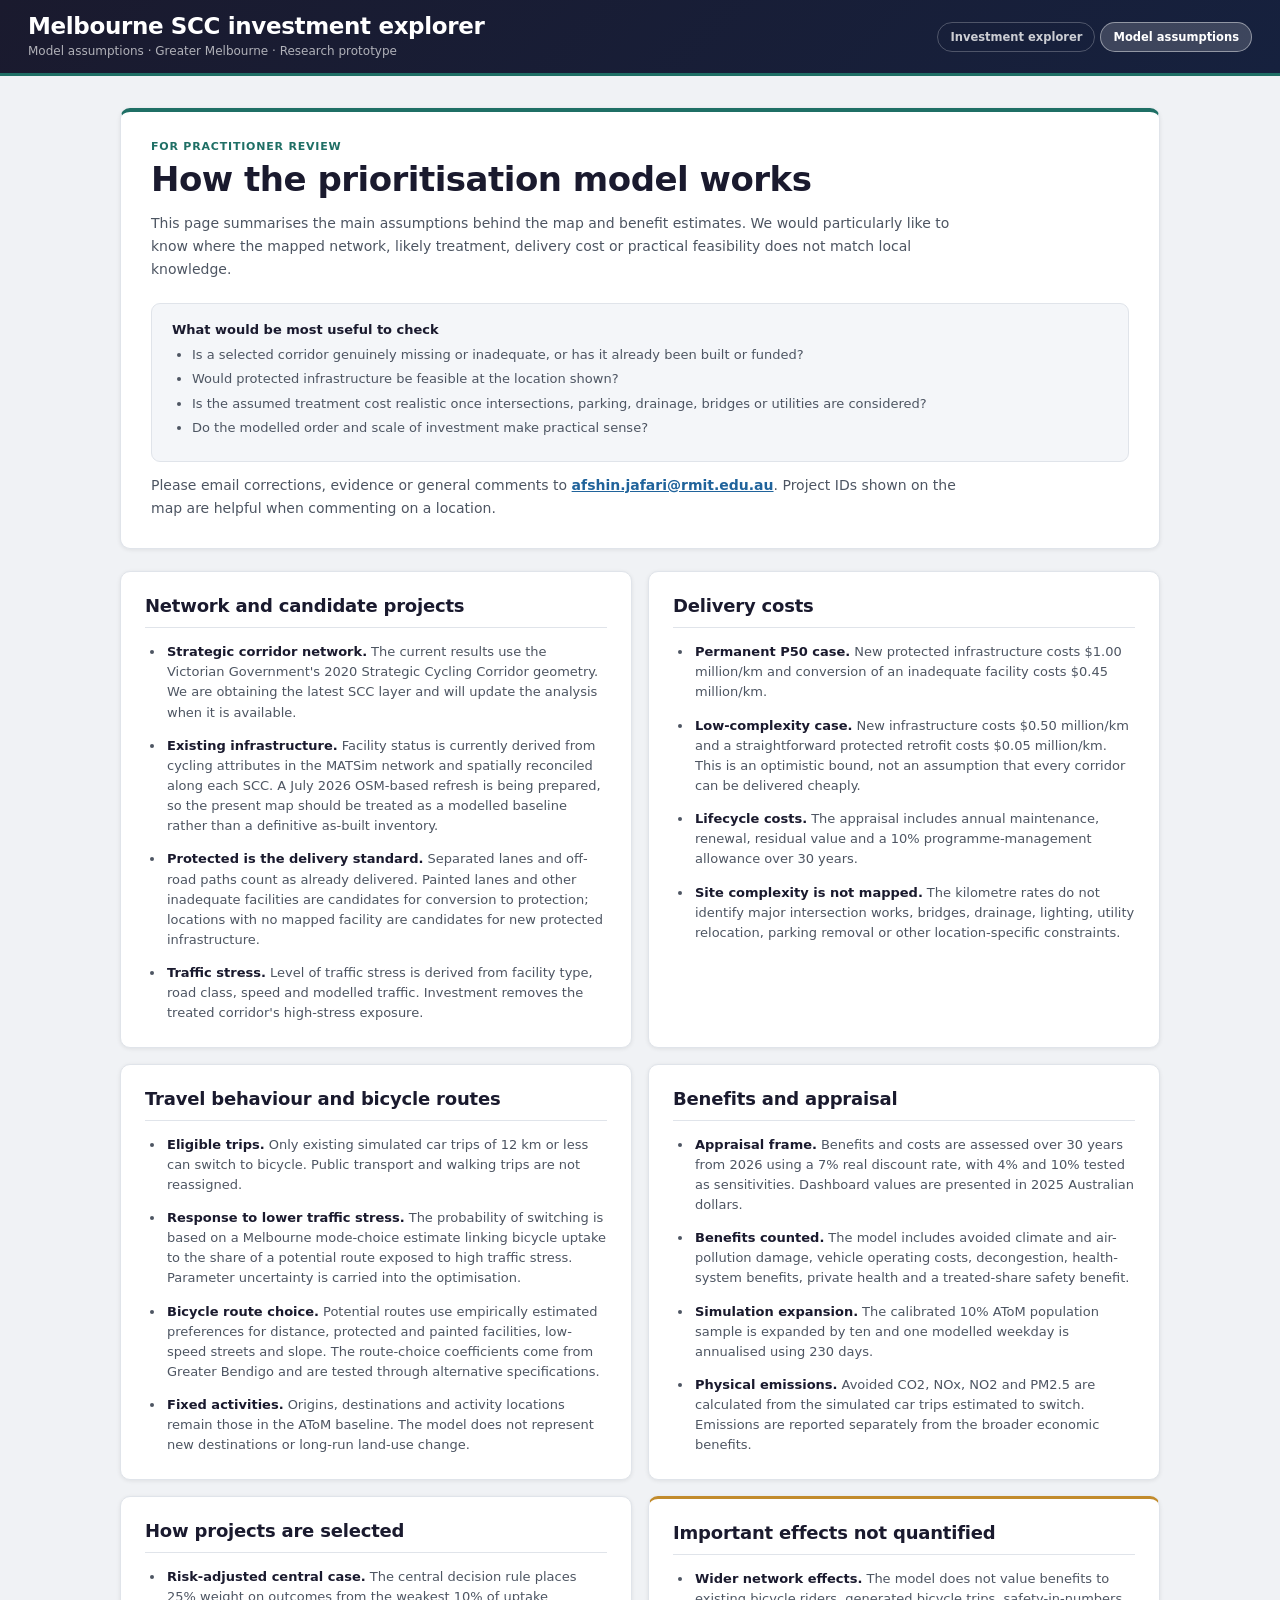
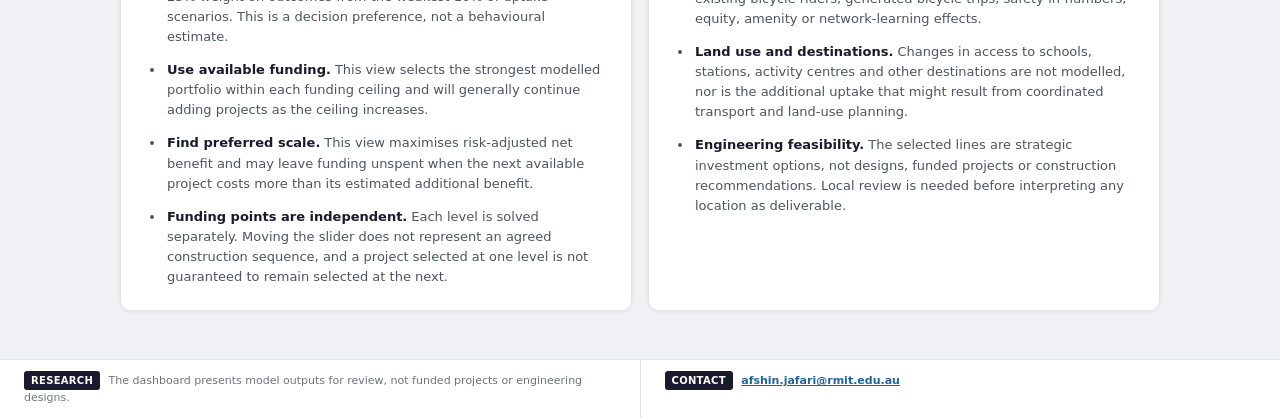
==== commit 66bf0975: "Simplify assumptions page and align dashboard styling" ====
--- a/review.html
+++ b/review.html
@@ -3,134 +3,105 @@
 <head>
   <meta charset="utf-8">
   <meta name="viewport" content="width=device-width, initial-scale=1">
-  <meta name="description" content="Structured practitioner review of the assumptions used in the Melbourne Strategic Cycling Corridor prioritisation model.">
-  <title>Assumptions review · Melbourne SCC investment explorer</title>
-  <link rel="stylesheet" href="styles.css?v=4">
-  <link rel="stylesheet" href="review.css?v=1">
+  <meta name="description" content="Plain-language assumptions used in the Melbourne Strategic Cycling Corridor prioritisation model.">
+  <title>Model assumptions · Melbourne SCC investment explorer</title>
+  <link rel="stylesheet" href="styles.css?v=5">
+  <link rel="stylesheet" href="review.css?v=2">
 </head>
 <body class="review-page">
   <header class="site-header">
     <div>
-      <p class="eyebrow">Practitioner review · Greater Melbourne</p>
-      <h1>Assumptions and corridor review</h1>
-      <p class="header-copy">Review the evidence, parameter choices and mapped corridor conditions underlying the prioritisation results.</p>
+      <h1>Melbourne SCC investment explorer</h1>
+      <p class="header-copy">Model assumptions · Greater Melbourne · Research prototype</p>
     </div>
-    <div class="header-actions">
-      <nav class="site-nav" aria-label="Dashboard sections">
-        <a href="index.html">Investment explorer</a>
-        <a class="active" href="review.html">Assumptions review</a>
-      </nav>
-    </div>
+    <nav class="site-nav" aria-label="Dashboard sections">
+      <a href="index.html">Investment explorer</a>
+      <a class="active" href="review.html">Model assumptions</a>
+    </nav>
   </header>
 
-  <main class="review-layout">
-    <aside class="review-sidebar">
-      <div class="review-intro">
-        <p class="eyebrow dark">No-backend review</p>
-        <h2>Your responses stay on this device</h2>
-        <p>Nothing is uploaded. Responses save automatically in this browser until you download, copy or email the review.</p>
-        <span id="save-status" class="save-status">Preparing review…</span>
+  <main class="assumptions-page">
+    <section class="assumptions-intro">
+      <p class="section-kicker">For practitioner review</p>
+      <h2>How the prioritisation model works</h2>
+      <p>This page summarises the main assumptions behind the map and benefit estimates. We would particularly like to know where the mapped network, likely treatment, delivery cost or practical feasibility does not match local knowledge.</p>
+      <div class="review-prompt">
+        <strong>What would be most useful to check</strong>
+        <ul>
+          <li>Is a selected corridor genuinely missing or inadequate, or has it already been built or funded?</li>
+          <li>Would protected infrastructure be feasible at the location shown?</li>
+          <li>Is the assumed treatment cost realistic once intersections, parking, drainage, bridges or utilities are considered?</li>
+          <li>Do the modelled order and scale of investment make practical sense?</li>
+        </ul>
       </div>
+      <p class="contact-line">Please email corrections, evidence or general comments to <a href="mailto:afshin.jafari@rmit.edu.au?subject=Melbourne%20SCC%20prioritisation%20feedback">afshin.jafari@rmit.edu.au</a>. Project IDs shown on the map are helpful when commenting on a location.</p>
+    </section>
 
-      <section class="reviewer-card">
-        <h3>Reviewer details <small>optional</small></h3>
-        <label>Name<input id="reviewer-name" type="text" autocomplete="name"></label>
-        <label>Organisation or team<input id="reviewer-organisation" type="text" autocomplete="organization"></label>
-        <label>Role or area of expertise<input id="reviewer-role" type="text"></label>
+    <div class="assumption-sections">
+      <section class="assumption-section">
+        <h2>Network and candidate projects</h2>
+        <ul class="assumption-list">
+          <li><strong>Strategic corridor network.</strong><span>The current results use the Victorian Government's 2020 Strategic Cycling Corridor geometry. We are obtaining the latest SCC layer and will update the analysis when it is available.</span></li>
+          <li><strong>Existing infrastructure.</strong><span>Facility status is currently derived from cycling attributes in the MATSim network and spatially reconciled along each SCC. A July 2026 OSM-based refresh is being prepared, so the present map should be treated as a modelled baseline rather than a definitive as-built inventory.</span></li>
+          <li><strong>Protected is the delivery standard.</strong><span>Separated lanes and off-road paths count as already delivered. Painted lanes and other inadequate facilities are candidates for conversion to protection; locations with no mapped facility are candidates for new protected infrastructure.</span></li>
+          <li><strong>Traffic stress.</strong><span>Level of traffic stress is derived from facility type, road class, speed and modelled traffic. Investment removes the treated corridor's high-stress exposure.</span></li>
+        </ul>
       </section>
 
-      <section class="progress-card" aria-live="polite">
-        <h3>Review progress</h3>
-        <div><strong id="progress-reviewed">0</strong><span>assumptions reviewed</span></div>
-        <div><strong id="progress-flagged">0</strong><span>flagged for revision</span></div>
-        <div><strong id="progress-corridors">0</strong><span>corridors reviewed</span></div>
+      <section class="assumption-section">
+        <h2>Delivery costs</h2>
+        <ul class="assumption-list">
+          <li><strong>Permanent P50 case.</strong><span>New protected infrastructure costs $1.00 million/km and conversion of an inadequate facility costs $0.45 million/km.</span></li>
+          <li><strong>Low-complexity case.</strong><span>New infrastructure costs $0.50 million/km and a straightforward protected retrofit costs $0.05 million/km. This is an optimistic bound, not an assumption that every corridor can be delivered cheaply.</span></li>
+          <li><strong>Lifecycle costs.</strong><span>The appraisal includes annual maintenance, renewal, residual value and a 10% programme-management allowance over 30 years.</span></li>
+          <li><strong>Site complexity is not mapped.</strong><span>The kilometre rates do not identify major intersection works, bridges, drainage, lighting, utility relocation, parking removal or other location-specific constraints.</span></li>
+        </ul>
       </section>
 
-      <nav class="review-nav" id="review-nav" aria-label="Assumption categories"></nav>
-
-      <section class="export-card">
-        <h3>Return your review</h3>
-        <button id="email-review" class="primary-action" type="button">Prepare email to Afshin</button>
-        <button id="copy-review" type="button">Copy email summary</button>
-        <button id="download-json" type="button">Download complete review</button>
-        <button id="download-csv" type="button">Download review table</button>
-        <button id="print-review" type="button">Print / save as PDF</button>
-        <p>For a detailed review, attach the downloaded JSON or CSV file to the prepared email.</p>
+      <section class="assumption-section">
+        <h2>Travel behaviour and bicycle routes</h2>
+        <ul class="assumption-list">
+          <li><strong>Eligible trips.</strong><span>Only existing simulated car trips of 12 km or less can switch to bicycle. Public transport and walking trips are not reassigned.</span></li>
+          <li><strong>Response to lower traffic stress.</strong><span>The probability of switching is based on a Melbourne mode-choice estimate linking bicycle uptake to the share of a potential route exposed to high traffic stress. Parameter uncertainty is carried into the optimisation.</span></li>
+          <li><strong>Bicycle route choice.</strong><span>Potential routes use empirically estimated preferences for distance, protected and painted facilities, low-speed streets and slope. The route-choice coefficients come from Greater Bendigo and are tested through alternative specifications.</span></li>
+          <li><strong>Fixed activities.</strong><span>Origins, destinations and activity locations remain those in the AToM baseline. The model does not represent new destinations or long-run land-use change.</span></li>
+        </ul>
       </section>
 
-      <button id="clear-review" class="clear-action" type="button">Clear responses on this device</button>
-    </aside>
-
-    <div class="review-main">
-      <section class="review-hero">
-        <div>
-          <p class="eyebrow dark">Purpose</p>
-          <h2>This is an expert review of the model inputs—not a request to endorse its results</h2>
-          <p>Please focus on assumptions within your area of expertise. “Not my expertise” is a useful response. Suggested values are recorded for a later model rerun; changing a field here does not recalculate the optimisation.</p>
-        </div>
-        <div class="review-principles">
-          <span><strong>1</strong> Check the current value</span>
-          <span><strong>2</strong> Consider its source and consequence</span>
-          <span><strong>3</strong> Record corrections or missing evidence</span>
-        </div>
+      <section class="assumption-section">
+        <h2>Benefits and appraisal</h2>
+        <ul class="assumption-list">
+          <li><strong>Appraisal frame.</strong><span>Benefits and costs are assessed over 30 years from 2026 using a 7% real discount rate, with 4% and 10% tested as sensitivities. Dashboard values are presented in 2025 Australian dollars.</span></li>
+          <li><strong>Benefits counted.</strong><span>The model includes avoided climate and air-pollution damage, vehicle operating costs, decongestion, health-system benefits, private health and a treated-share safety benefit.</span></li>
+          <li><strong>Simulation expansion.</strong><span>The calibrated 10% AToM population sample is expanded by ten and one modelled weekday is annualised using 230 days.</span></li>
+          <li><strong>Physical emissions.</strong><span>Avoided CO2, NOx, NO2 and PM2.5 are calculated from the simulated car trips estimated to switch. Emissions are reported separately from the broader economic benefits.</span></li>
+        </ul>
       </section>
 
-      <section class="general-comments">
-        <label for="overall-comments"><strong>Overall comments</strong><span>What is the most important assumption, omission or practical constraint for us to revisit?</span></label>
-        <textarea id="overall-comments" rows="3" placeholder="Optional overall comments…"></textarea>
+      <section class="assumption-section">
+        <h2>How projects are selected</h2>
+        <ul class="assumption-list">
+          <li><strong>Risk-adjusted central case.</strong><span>The central decision rule places 25% weight on outcomes from the weakest 10% of uptake scenarios. This is a decision preference, not a behavioural estimate.</span></li>
+          <li><strong>Use available funding.</strong><span>This view selects the strongest modelled portfolio within each funding ceiling and will generally continue adding projects as the ceiling increases.</span></li>
+          <li><strong>Find preferred scale.</strong><span>This view maximises risk-adjusted net benefit and may leave funding unspent when the next available project costs more than its estimated additional benefit.</span></li>
+          <li><strong>Funding points are independent.</strong><span>Each level is solved separately. Moving the slider does not represent an agreed construction sequence, and a project selected at one level is not guaranteed to remain selected at the next.</span></li>
+        </ul>
       </section>
 
-      <div id="assumption-sections" class="assumption-sections">
-        <div class="review-loading">Loading the model assumption register…</div>
-      </div>
-
-      <section id="corridor-review" class="corridor-review-section">
-        <div class="section-title">
-          <p class="eyebrow dark">Spatial data check</p>
-          <h2>Review a candidate corridor project</h2>
-          <p>Use the investment map to identify a project, or search by project ID here. Corridor comments are stored separately from the general assumptions.</p>
-        </div>
-
-        <div class="corridor-form-grid">
-          <div class="corridor-picker">
-            <label for="project-search">Project ID</label>
-            <input id="project-search" type="search" list="project-options" placeholder="e.g. SCC_01276" autocomplete="off">
-            <datalist id="project-options"></datalist>
-            <div id="project-summary" class="project-summary empty">Select a project to see its modelled status and length.</div>
-          </div>
-          <div class="corridor-fields">
-            <label>Is the mapped existing status correct?
-              <select id="corridor-status">
-                <option value="">Select…</option><option value="correct">Correct</option><option value="incorrect">Incorrect</option><option value="uncertain">Uncertain</option>
-              </select>
-            </label>
-            <label>Protected-treatment feasibility
-              <select id="corridor-feasibility">
-                <option value="">Select…</option><option value="straightforward">Straightforward</option><option value="complex">Complex</option><option value="not_feasible">Not feasible as represented</option><option value="uncertain">Uncertain</option>
-              </select>
-            </label>
-            <label>Current delivery status
-              <select id="corridor-delivery">
-                <option value="">Select…</option><option value="not_built">Not built</option><option value="already_built">Already built</option><option value="funded_or_planned">Funded or planned</option><option value="unknown">Unknown</option>
-              </select>
-            </label>
-            <label>Most plausible cost treatment
-              <select id="corridor-cost">
-                <option value="">Select…</option><option value="low">Low complexity</option><option value="p50">P50</option><option value="high">High complexity</option><option value="site_specific_estimate_needed">Site-specific estimate needed</option>
-              </select>
-            </label>
-          </div>
-        </div>
-        <label class="corridor-comment">Corridor evidence or comments
-          <textarea id="corridor-comment" rows="3" placeholder="Existing facility, planned works, physical constraints, intersections, likely treatment or supporting source…"></textarea>
-        </label>
-        <button id="save-corridor" class="primary-action inline" type="button" disabled>Save corridor review</button>
-        <div id="corridor-list" class="corridor-list"></div>
+      <section class="assumption-section limitation-section">
+        <h2>Important effects not quantified</h2>
+        <ul class="assumption-list">
+          <li><strong>Wider network effects.</strong><span>The model does not value benefits to existing bicycle riders, generated bicycle trips, safety-in-numbers, equity, amenity or network-learning effects.</span></li>
+          <li><strong>Land use and destinations.</strong><span>Changes in access to schools, stations, activity centres and other destinations are not modelled, nor is the additional uptake that might result from coordinated transport and land-use planning.</span></li>
+          <li><strong>Engineering feasibility.</strong><span>The selected lines are strategic investment options, not designs, funded projects or construction recommendations. Local review is needed before interpreting any location as deliverable.</span></li>
+        </ul>
       </section>
     </div>
   </main>
 
-  <div id="toast" class="toast" role="status" aria-live="polite"></div>
-  <script src="review.js?v=1"></script>
+  <footer class="site-footer">
+    <div><span class="footer-badge">RESEARCH</span> The dashboard presents model outputs for review, not funded projects or engineering designs.</div>
+    <div><span class="footer-badge">CONTACT</span> <a href="mailto:afshin.jafari@rmit.edu.au">afshin.jafari@rmit.edu.au</a></div>
+  </footer>
 </body>
 </html>
--- a/styles.css
+++ b/styles.css
@@ -1,98 +1,109 @@
 :root {
-  --ink: #16211e; --muted: #5b6863; --line: #d8dfdb; --paper: #fff;
-  --brand: #174f45; --brand-soft: #e3efeb; --upgrade: #1769aa;
-  --new: #b74352; --existing: #3d7c5b; --painted: #c38b20; --scc: #707a76;
-  --shadow: 0 8px 24px rgba(23, 41, 35, .10);
+  --bg: #f0f2f5;
+  --card: #ffffff;
+  --text: #1a1a2e;
+  --muted: #6c757d;
+  --border: #e0e4ea;
+  --navy: #1a1a2e;
+  --navy-deep: #16213e;
+  --accent: #1f6f65;
+  --accent-soft: #e5f1ef;
+  --upgrade: #20639b;
+  --new: #c0392b;
+  --existing: #2f7d57;
+  --painted: #d09a2a;
+  --scc: #747b86;
+  --shadow: 0 1px 4px rgba(0, 0, 0, .08);
 }
 * { box-sizing: border-box; }
-html, body { height: 100%; }
-body { margin: 0; color: var(--ink); background: #edf1ee; font-family: Inter, ui-sans-serif, system-ui, -apple-system, BlinkMacSystemFont, "Segoe UI", sans-serif; -webkit-font-smoothing: antialiased; }
+html, body { min-height: 100%; }
+body { margin: 0; color: var(--text); background: var(--bg); font-family: "Segoe UI", system-ui, -apple-system, BlinkMacSystemFont, sans-serif; -webkit-font-smoothing: antialiased; }
 button, input { font: inherit; }
-.site-header { min-height: 88px; padding: 13px 22px 12px; display: flex; align-items: center; justify-content: space-between; gap: 24px; color: white; background: #143d36; border-bottom: 1px solid rgba(255,255,255,.14); }
-.eyebrow { margin: 0 0 5px; color: inherit; font-size: 11px; font-weight: 750; letter-spacing: .11em; text-transform: uppercase; opacity: .74; }
-h1 { margin: 0; font-family: Georgia, "Times New Roman", serif; font-size: clamp(24px, 2.25vw, 34px); font-weight: 600; line-height: 1.08; }
-.header-copy { max-width: 900px; margin: 5px 0 0; color: #d8e4e0; font-size: 12.5px; line-height: 1.3; }
-.about-button { flex: 0 0 auto; padding: 10px 15px; color: white; background: transparent; border: 1px solid rgba(255,255,255,.48); border-radius: 4px; cursor: pointer; }
-.about-button:hover, .about-button:focus-visible { background: rgba(255,255,255,.1); outline: none; }
+.site-header { min-height: 76px; padding: 13px 28px; display: flex; align-items: center; justify-content: space-between; gap: 24px; color: #fff; background: linear-gradient(135deg, var(--navy) 0%, var(--navy-deep) 100%); border-bottom: 3px solid var(--accent); }
+.eyebrow { margin: 0 0 4px; color: rgba(255,255,255,.62); font-size: 10px; font-weight: 800; letter-spacing: .85px; text-transform: uppercase; }
+h1 { margin: 0; font-size: clamp(18px, 2vw, 23px); font-weight: 700; line-height: 1.15; letter-spacing: -.35px; }
+.header-copy { max-width: 820px; margin: 4px 0 0; color: rgba(255,255,255,.66); font-size: 12px; line-height: 1.4; }
 .header-actions { flex: 0 0 auto; display: flex; align-items: center; gap: 12px; }
-.site-nav { display: flex; align-items: center; gap: 3px; }
-.site-nav a { padding: 8px 10px; color: #d8e4e0; border-radius: 3px; font-size: 11.5px; font-weight: 700; text-decoration: none; }
-.site-nav a:hover, .site-nav a:focus-visible { color: white; background: rgba(255,255,255,.08); outline: none; }
-.site-nav a.active { color: white; background: rgba(255,255,255,.15); }
-.dashboard-shell { height: calc(100vh - 88px); min-height: 650px; display: grid; grid-template-columns: minmax(340px, 390px) 1fr; }
-.control-panel { overflow-y: auto; background: var(--paper); border-right: 1px solid var(--line); z-index: 3; }
-.control-section { padding: 17px 20px; border-bottom: 1px solid var(--line); }
-.funding-section { background: #fbfcfb; }
+.site-nav { display: flex; align-items: center; gap: 5px; }
+.site-nav a, .about-button { padding: 7px 12px; color: rgba(255,255,255,.78); background: transparent; border: 1px solid rgba(255,255,255,.24); border-radius: 18px; font-size: 11.5px; font-weight: 650; text-decoration: none; cursor: pointer; }
+.site-nav a:hover, .site-nav a:focus-visible, .about-button:hover, .about-button:focus-visible { color: #fff; background: rgba(255,255,255,.10); outline: none; }
+.site-nav a.active { color: #fff; background: rgba(255,255,255,.17); border-color: rgba(255,255,255,.44); }
+.dashboard-shell { height: calc(100vh - 76px); min-height: 650px; display: grid; grid-template-columns: minmax(0, 1fr) 390px; grid-template-areas: "map controls"; overflow: hidden; }
+.control-panel { grid-area: controls; overflow-y: auto; background: var(--card); border-left: 1px solid var(--border); z-index: 3; }
+.map-panel { grid-area: map; min-width: 0; position: relative; background: #e9edf0; }
+.control-section { padding: 17px 20px; border-bottom: 1px solid var(--border); }
+.funding-section { background: var(--card); }
 .section-heading-row { display: flex; justify-content: space-between; align-items: flex-start; gap: 15px; }
-.control-label, fieldset legend { margin: 0 0 6px; color: var(--muted); font-size: 11px; font-weight: 800; letter-spacing: .08em; text-transform: uppercase; }
-#budget-output { display: block; font-family: Georgia, "Times New Roman", serif; font-size: 28px; font-weight: 600; line-height: 1; }
-.status-chip { padding: 5px 8px; border-radius: 3px; color: var(--brand); background: var(--brand-soft); font-size: 11px; font-weight: 750; }
-input[type="range"] { width: 100%; margin: 19px 0 2px; accent-color: var(--brand); cursor: pointer; }
-.range-ends { display: flex; justify-content: space-between; color: var(--muted); font-size: 11px; }
-.budget-presets { display: grid; grid-template-columns: repeat(6, 1fr); gap: 4px; margin-top: 9px; }
-.budget-presets button { padding: 5px 2px; color: #42514b; background: white; border: 1px solid var(--line); border-radius: 3px; font-size: 10.5px; font-weight: 700; cursor: pointer; }
-.budget-presets button:hover, .budget-presets button:focus-visible { border-color: var(--brand); color: var(--brand); outline: none; }
-.budget-presets button.active { color: white; background: var(--brand); border-color: var(--brand); }
-.control-help { margin: 7px 0 0; color: var(--muted); font-size: 11.5px; line-height: 1.35; }
-.investment-message { margin-top: 11px; padding: 10px 11px; display: grid; gap: 4px; color: #614918; background: #f6f0df; border: 1px solid #d8c48e; border-left: 3px solid #a77b2b; border-radius: 3px; }
+.control-label, fieldset legend { margin: 0 0 6px; color: var(--muted); font-size: 10.5px; font-weight: 800; letter-spacing: .75px; text-transform: uppercase; }
+#budget-output { display: block; font-size: 28px; font-weight: 800; line-height: 1; letter-spacing: -.6px; font-variant-numeric: tabular-nums; }
+.status-chip { padding: 5px 9px; color: var(--accent); background: var(--accent-soft); border-radius: 12px; font-size: 10.5px; font-weight: 750; }
+input[type="range"] { width: 100%; margin: 19px 0 2px; accent-color: var(--accent); cursor: pointer; }
+.range-ends { display: flex; justify-content: space-between; color: var(--muted); font-size: 10.5px; }
+.budget-presets { display: grid; grid-template-columns: repeat(6, 1fr); gap: 5px; margin-top: 10px; }
+.budget-presets button { padding: 6px 2px; color: #4d5562; background: var(--card); border: 1.5px solid var(--border); border-radius: 14px; font-size: 10.5px; font-weight: 700; cursor: pointer; transition: .15s ease; }
+.budget-presets button:hover, .budget-presets button:focus-visible { border-color: var(--accent); color: var(--accent); outline: none; }
+.budget-presets button.active { color: #fff; background: var(--accent); border-color: var(--accent); }
+.control-help { margin: 8px 0 0; color: var(--muted); font-size: 11px; line-height: 1.4; }
+.investment-message { margin-top: 11px; padding: 11px 12px; display: grid; gap: 4px; color: #644a18; background: #faf5e8; border: 1px solid #e2cf9e; border-left: 3px solid #b1812b; border-radius: 7px; }
 .investment-message[hidden] { display: none; }
 .investment-message strong { font-size: 12px; }
-.investment-message span { font-size: 11px; line-height: 1.35; }
-.investment-message button { width: fit-content; margin-top: 3px; padding: 4px 0; color: var(--brand); background: transparent; border: 0; font-size: 11px; font-weight: 800; cursor: pointer; text-decoration: underline; text-underline-offset: 2px; }
-.assumption-panel { border-bottom: 1px solid var(--line); background: #fbfcfb; }
-.assumption-panel summary { padding: 12px 20px; display: flex; align-items: center; justify-content: space-between; gap: 12px; color: var(--brand); cursor: pointer; list-style: none; }
+.investment-message span { font-size: 11px; line-height: 1.4; }
+.investment-message button { width: fit-content; margin-top: 3px; padding: 3px 0; color: var(--accent); background: transparent; border: 0; font-size: 11px; font-weight: 800; cursor: pointer; text-decoration: underline; text-underline-offset: 2px; }
+.assumption-panel { border-bottom: 1px solid var(--border); background: #fafbfc; }
+.assumption-panel summary { padding: 13px 20px; display: flex; align-items: center; justify-content: space-between; gap: 12px; color: var(--accent); cursor: pointer; list-style: none; }
 .assumption-panel summary::-webkit-details-marker { display: none; }
 .assumption-panel summary > span:first-child { display: grid; gap: 2px; }
 .assumption-panel summary strong { font-size: 12px; }
 .assumption-panel summary small { color: var(--muted); font-size: 10.5px; font-weight: 500; }
-.assumption-panel[open] summary { border-bottom: 1px solid var(--line); }
+.assumption-panel[open] summary { border-bottom: 1px solid var(--border); }
 .assumption-panel[open] summary > span:last-child { transform: rotate(180deg); }
 .assumption-panel .control-section { border-bottom: 0; }
-.option-grid { display: grid; grid-template-columns: 1fr 1fr; gap: 18px; }
+.option-grid { display: grid; grid-template-columns: 1fr 1fr; gap: 12px; }
 fieldset { min-width: 0; padding: 0; margin: 0; border: 0; }
-.radio-card { min-height: 51px; display: flex; align-items: flex-start; gap: 8px; padding: 8px 9px; margin-top: 6px; border: 1px solid var(--line); border-radius: 4px; cursor: pointer; }
-.radio-card:has(input:checked) { border-color: var(--brand); background: var(--brand-soft); box-shadow: inset 3px 0 0 var(--brand); }
-.radio-card input { margin: 3px 0 0; accent-color: var(--brand); }
+.radio-card { min-height: 55px; display: flex; align-items: flex-start; gap: 8px; padding: 9px 10px; margin-top: 6px; border: 1.5px solid var(--border); border-radius: 9px; cursor: pointer; }
+.radio-card:has(input:checked) { border-color: var(--accent); background: var(--accent-soft); }
+.radio-card input { margin: 3px 0 0; accent-color: var(--accent); }
 .radio-card span { min-width: 0; display: grid; gap: 2px; }
-.radio-card strong { font-size: 12.5px; line-height: 1.2; }
-.radio-card small { color: var(--muted); font-size: 10.5px; line-height: 1.25; }
-.metrics-section { display: grid; grid-template-columns: repeat(2, 1fr); gap: 1px; padding: 0; background: var(--line); }
-.metric { min-height: 90px; padding: 13px 14px; display: flex; flex-direction: column; justify-content: center; background: white; }
-.metric span { color: var(--muted); font-size: 10.5px; font-weight: 720; text-transform: uppercase; letter-spacing: .04em; }
-.metric strong { margin: 4px 0 2px; font-family: Georgia, "Times New Roman", serif; font-size: 22px; font-weight: 600; font-variant-numeric: tabular-nums; }
-.metric small { color: var(--muted); font-size: 10.5px; line-height: 1.2; }
-.metric.negative strong { color: #a12939; }
-.metric.positive strong { color: var(--brand); }
-.treatment-mix { padding: 11px 15px; display: grid; gap: 7px; background: #f8faf8; border-bottom: 1px solid var(--line); }
+.radio-card strong { font-size: 12px; line-height: 1.2; }
+.radio-card small { color: var(--muted); font-size: 10px; line-height: 1.3; }
+.metrics-section { display: grid; grid-template-columns: repeat(2, 1fr); gap: 8px; padding: 14px; background: var(--bg); }
+.metric { min-height: 91px; padding: 13px 14px; display: flex; flex-direction: column; justify-content: center; background: var(--card); border: 1px solid var(--border); border-radius: 10px; }
+.metric span { color: var(--muted); font-size: 10px; font-weight: 750; text-transform: uppercase; letter-spacing: .5px; }
+.metric strong { margin: 5px 0 2px; font-size: 23px; font-weight: 800; letter-spacing: -.4px; font-variant-numeric: tabular-nums; }
+.metric small { color: var(--muted); font-size: 10.5px; line-height: 1.25; }
+.metric.negative strong { color: #b03340; }
+.metric.positive strong { color: var(--accent); }
+.treatment-mix { padding: 12px 16px; display: grid; gap: 8px; background: #fafbfc; border-bottom: 1px solid var(--border); }
 .treatment-mix > div { display: grid; grid-template-columns: 13px 1fr auto; align-items: center; gap: 7px; font-size: 11px; }
-.treatment-mix strong { font-size: 11.5px; font-variant-numeric: tabular-nums; }
-.mix-swatch { width: 10px; height: 10px; display: inline-block; border-radius: 2px; }
+.treatment-mix strong { font-size: 11px; font-variant-numeric: tabular-nums; }
+.mix-swatch { width: 10px; height: 10px; display: inline-block; border-radius: 3px; }
 .mix-swatch.upgrade { background: var(--upgrade); }
 .mix-swatch.new-link { background: var(--new); }
-.interpretation-section h2, .project-section h2 { margin: 0; font-family: Georgia, "Times New Roman", serif; font-size: 17px; font-weight: 600; }
-.interpretation-section p { margin: 7px 0 11px; color: #384641; font-size: 12.5px; line-height: 1.46; }
-#return-chart { width: 100%; display: block; background: #fbfcfb; border: 1px solid #e2e7e4; }
-.text-button { padding: 3px 0; color: var(--brand); background: transparent; border: 0; font-size: 11.5px; font-weight: 700; cursor: pointer; }
-.text-button:disabled { color: #a4aaa7; cursor: default; }
-.project-list { margin-top: 10px; max-height: 265px; overflow-y: auto; border-top: 1px solid var(--line); }
+.interpretation-section h2, .project-section h2 { margin: 0; font-size: 16px; font-weight: 700; }
+.interpretation-section p { margin: 7px 0 11px; color: #4d5562; font-size: 12px; line-height: 1.5; }
+#return-chart { width: 100%; display: block; background: #fafbfc; border: 1px solid var(--border); border-radius: 8px; }
+.text-button { padding: 3px 0; color: #20639b; background: transparent; border: 0; font-size: 11px; font-weight: 700; cursor: pointer; }
+.text-button:disabled { color: #a7adb4; cursor: default; }
+.project-list { margin-top: 10px; max-height: 265px; overflow-y: auto; border-top: 1px solid var(--border); }
 .empty-state { margin: 14px 0; color: var(--muted); font-size: 12px; }
-.project-row { width: 100%; display: grid; grid-template-columns: 28px 1fr auto; align-items: center; gap: 9px; padding: 9px 4px; color: inherit; background: white; border: 0; border-bottom: 1px solid #e7ebe8; text-align: left; cursor: pointer; }
-.project-row:hover, .project-row:focus-visible { background: #f3f7f5; outline: none; }
-.rank-badge { width: 23px; height: 23px; display: grid; place-items: center; color: white; background: var(--brand); border-radius: 50%; font-size: 10px; font-weight: 750; }
+.project-row { width: 100%; display: grid; grid-template-columns: 28px 1fr auto; align-items: center; gap: 9px; padding: 9px 4px; color: inherit; background: var(--card); border: 0; border-bottom: 1px solid #e9ebef; text-align: left; cursor: pointer; }
+.project-row:hover, .project-row:focus-visible { background: #f4f6f8; outline: none; }
+.rank-badge { width: 23px; height: 23px; display: grid; place-items: center; color: #fff; background: var(--navy); border-radius: 50%; font-size: 10px; font-weight: 750; }
 .project-row strong { display: block; font-size: 12px; }
 .project-row small { display: block; margin-top: 2px; color: var(--muted); font-size: 10.5px; }
 .project-cost { font-size: 11px; font-weight: 700; font-variant-numeric: tabular-nums; }
-.map-panel { min-width: 0; position: relative; background: #e9eeeb; }
 #map { width: 100%; height: 100%; }
-.leaflet-container { background: #e9eeeb; font-family: inherit; }
-.leaflet-control-layers { border: 0 !important; border-radius: 3px !important; box-shadow: var(--shadow) !important; font-size: 12px; }
-.leaflet-popup-content { margin: 13px 15px; line-height: 1.35; }
-.popup-title { margin: 0 0 7px; font-family: Georgia, "Times New Roman", serif; font-size: 16px; }
+.leaflet-container { background: #e9edf0; font-family: inherit; }
+.leaflet-control-layers { border: 0 !important; border-radius: 7px !important; box-shadow: var(--shadow) !important; font-size: 12px; }
+.leaflet-bar { border: 0 !important; box-shadow: var(--shadow) !important; }
+.leaflet-bar a { color: var(--navy) !important; }
+.leaflet-popup-content { margin: 14px 16px; line-height: 1.4; }
+.popup-title { margin: 0 0 8px; font-size: 16px; }
 .popup-grid { display: grid; grid-template-columns: auto auto; gap: 3px 13px; font-size: 11.5px; }
 .popup-grid span:nth-child(odd) { color: var(--muted); }
-.popup-note { max-width: 245px; margin: 8px 0 0; color: var(--muted); font-size: 10.5px; }
-.popup-review-link { display: inline-block; margin-top: 8px; color: var(--brand); font-size: 11px; font-weight: 800; text-underline-offset: 2px; }
-.map-key { position: absolute; left: 14px; bottom: 38px; z-index: 500; min-width: 200px; display: grid; gap: 6px; padding: 11px 12px; background: rgba(255,255,255,.94); border: 1px solid rgba(64,76,70,.16); border-radius: 3px; box-shadow: var(--shadow); font-size: 11px; }
+.popup-note { max-width: 250px; margin: 9px 0 0; color: var(--muted); font-size: 10.5px; }
+.popup-review-link { display: inline-block; margin-top: 9px; color: #20639b; font-size: 11px; font-weight: 800; text-underline-offset: 2px; }
+.map-key { position: absolute; left: 14px; bottom: 40px; z-index: 500; min-width: 210px; display: grid; gap: 6px; padding: 12px 13px; background: rgba(255,255,255,.96); border: 1px solid var(--border); border-radius: 8px; box-shadow: var(--shadow); font-size: 11px; }
 .map-key strong { margin-bottom: 2px; font-size: 11.5px; }
 .map-key span { display: flex; align-items: center; gap: 8px; }
 .line-swatch { width: 25px; height: 0; display: inline-block; border-top: 3px solid; }
@@ -101,39 +112,39 @@
 .line-swatch.existing { border-color: var(--existing); }
 .line-swatch.painted { border-color: var(--painted); border-top-width: 2px; }
 .line-swatch.scc { border-color: var(--scc); border-top-width: 1px; border-top-style: dashed; }
-.map-note { position: absolute; right: 12px; bottom: 12px; z-index: 500; max-width: 420px; padding: 6px 9px; color: #4d5a55; background: rgba(255,255,255,.9); border-radius: 2px; font-size: 10.5px; }
-.loading-state { position: absolute; inset: 0; z-index: 1000; display: grid; place-items: center; color: var(--brand); background: rgba(246,248,246,.9); font-size: 14px; font-weight: 650; }
-.loading-state.error { padding: 24px; color: #8b2432; text-align: center; }
-dialog { width: min(690px, calc(100vw - 32px)); max-height: calc(100vh - 40px); padding: 0; color: var(--ink); border: 0; border-radius: 5px; box-shadow: 0 24px 80px rgba(14, 28, 23, .32); }
-dialog::backdrop { background: rgba(12, 25, 21, .62); }
-.dialog-head { padding: 20px 22px 15px; display: flex; align-items: flex-start; justify-content: space-between; gap: 20px; color: white; background: var(--brand); }
-.dialog-head h2 { margin: 0; font-family: Georgia, "Times New Roman", serif; font-size: 24px; font-weight: 600; }
-.dialog-close { color: white; background: transparent; border: 0; font-size: 28px; line-height: 1; cursor: pointer; }
+.map-note { position: absolute; right: 12px; bottom: 12px; z-index: 500; max-width: 430px; padding: 7px 10px; color: #4d5562; background: rgba(255,255,255,.94); border: 1px solid rgba(224,228,234,.9); border-radius: 5px; font-size: 10.5px; }
+.loading-state { position: absolute; inset: 0; z-index: 1000; display: grid; place-items: center; color: var(--navy); background: rgba(244,246,248,.92); font-size: 14px; font-weight: 650; }
+.loading-state.error { padding: 24px; color: #a52d39; text-align: center; }
+dialog { width: min(690px, calc(100vw - 32px)); max-height: calc(100vh - 40px); padding: 0; color: var(--text); border: 0; border-radius: 14px; box-shadow: 0 20px 60px rgba(0,0,0,.30); }
+dialog::backdrop { background: rgba(10,18,35,.72); backdrop-filter: blur(3px); }
+.dialog-head { padding: 20px 22px 16px; display: flex; align-items: flex-start; justify-content: space-between; gap: 20px; color: #fff; background: linear-gradient(135deg, var(--navy) 0%, var(--navy-deep) 100%); border-bottom: 3px solid var(--accent); }
+.dialog-head h2 { margin: 0; font-size: 22px; line-height: 1.2; }
+.dialog-close { color: #fff; background: transparent; border: 0; font-size: 28px; line-height: 1; cursor: pointer; }
 .dialog-content { padding: 20px 22px 24px; }
 .dialog-content section + section { margin-top: 18px; }
 .dialog-content h3 { margin: 0 0 7px; font-size: 14px; }
-.dialog-content p, .dialog-content li { font-size: 13px; line-height: 1.5; }
+.dialog-content p, .dialog-content li { font-size: 13px; line-height: 1.55; }
 .dialog-content ul { margin: 7px 0 0; padding-left: 20px; }
-.caution-box { padding: 14px 15px; background: #f5f1e7; border-left: 3px solid #a77b2b; }
+.caution-box { padding: 14px 15px; background: #faf5e8; border-left: 3px solid #b1812b; border-radius: 5px; }
 .caution-box p { margin: 0; }
 .data-date { margin: 18px 0 0; color: var(--muted); font-size: 11px !important; }
 @media (max-width: 980px) {
-  .site-header { min-height: 96px; padding: 15px 18px; }
+  .site-header { min-height: 82px; padding: 13px 18px; }
   .header-copy { display: none; }
-  .dashboard-shell { height: auto; min-height: 0; display: flex; flex-direction: column; }
-  .control-panel { overflow: visible; border-right: 0; }
-  .map-panel { height: 68vh; min-height: 540px; order: -1; }
+  .dashboard-shell { height: auto; min-height: 0; display: flex; flex-direction: column; overflow: visible; }
+  .control-panel { overflow: visible; border-left: 0; }
+  .map-panel { height: 66vh; min-height: 500px; order: -1; }
   .metrics-section { grid-template-columns: repeat(3, 1fr); }
   .project-list { max-height: none; }
 }
 @media (max-width: 620px) {
-  .site-header { min-height: 108px; align-items: flex-start; }
-  h1 { font-size: 23px; }
-  .about-button { padding: 8px 10px; font-size: 11px; }
-  .header-actions { align-items: flex-end; flex-direction: column-reverse; gap: 4px; }
-  .site-nav a { padding: 5px 6px; font-size: 10px; }
-  .map-panel { height: 60vh; min-height: 470px; }
-  .map-key { left: 8px; bottom: 33px; min-width: 180px; padding: 8px 9px; }
+  .site-header { min-height: 104px; padding: 13px 14px; align-items: flex-start; }
+  h1 { font-size: 18px; }
+  .header-actions { align-items: flex-end; flex-direction: column-reverse; gap: 5px; }
+  .site-nav { flex-wrap: wrap; justify-content: flex-end; }
+  .site-nav a, .about-button { padding: 5px 8px; font-size: 10px; }
+  .map-panel { height: 58vh; min-height: 430px; }
+  .map-key { left: 8px; bottom: 34px; min-width: 185px; padding: 9px 10px; }
   .map-note { display: none; }
   .option-grid { grid-template-columns: 1fr; }
   .metrics-section { grid-template-columns: repeat(2, 1fr); }
--- a/review.css
+++ b/review.css
@@ -1,109 +1,36 @@
-.review-page { min-height: 100%; background: #eef2ef; }
-.eyebrow.dark { color: #52615b; opacity: 1; }
-.review-layout { min-height: calc(100vh - 88px); display: grid; grid-template-columns: 300px minmax(0, 1fr); }
-.review-sidebar { position: sticky; top: 0; align-self: start; max-height: calc(100vh - 88px); overflow-y: auto; padding: 18px; background: white; border-right: 1px solid var(--line); }
-.review-sidebar h2 { margin: 0; font-family: Georgia, "Times New Roman", serif; font-size: 19px; font-weight: 600; }
-.review-sidebar h3 { margin: 0 0 10px; font-size: 12px; }
-.review-sidebar h3 small { color: var(--muted); font-weight: 500; }
-.review-intro p:not(.eyebrow) { margin: 7px 0; color: var(--muted); font-size: 11.5px; line-height: 1.45; }
-.save-status { display: inline-block; margin-top: 3px; color: var(--brand); font-size: 10.5px; font-weight: 750; }
-.reviewer-card, .progress-card, .export-card { padding: 14px 0; margin-top: 13px; border-top: 1px solid var(--line); }
-.reviewer-card label { display: grid; gap: 4px; margin-top: 8px; color: var(--muted); font-size: 10.5px; font-weight: 700; }
-.reviewer-card input, .corridor-review-section input, .corridor-review-section select, .corridor-review-section textarea, .general-comments textarea, .assumption-notes input, .assumption-notes textarea { width: 100%; padding: 8px 9px; color: var(--ink); background: white; border: 1px solid #cbd4cf; border-radius: 3px; font-size: 12px; }
-.reviewer-card input:focus, .corridor-review-section input:focus, .corridor-review-section select:focus, textarea:focus, .assumption-notes input:focus { border-color: var(--brand); outline: 2px solid rgba(23,79,69,.13); }
-.progress-card { display: grid; grid-template-columns: repeat(3, 1fr); gap: 6px; }
-.progress-card h3 { grid-column: 1 / -1; }
-.progress-card div { padding: 8px 5px; text-align: center; background: #f5f8f6; border-radius: 3px; }
-.progress-card strong { display: block; font-family: Georgia, "Times New Roman", serif; font-size: 19px; }
-.progress-card span { display: block; margin-top: 2px; color: var(--muted); font-size: 9px; line-height: 1.2; }
-.review-nav { padding: 10px 0; display: grid; gap: 2px; border-top: 1px solid var(--line); }
-.review-nav a { padding: 6px 7px; color: #46534e; border-radius: 3px; font-size: 10.5px; font-weight: 680; text-decoration: none; }
-.review-nav a:hover, .review-nav a:focus-visible { color: var(--brand); background: var(--brand-soft); outline: none; }
-.review-nav a:last-child { margin-top: 4px; color: var(--brand); border-top: 1px solid var(--line); border-radius: 0; }
-.export-card { display: grid; gap: 6px; }
-.export-card h3 { margin-bottom: 3px; }
-.export-card button, .primary-action { padding: 8px 10px; color: var(--brand); background: white; border: 1px solid #b7c5bf; border-radius: 3px; font-size: 11px; font-weight: 750; cursor: pointer; }
-.export-card button:hover, .export-card button:focus-visible { background: #f1f6f3; border-color: var(--brand); outline: none; }
-.export-card .primary-action, .primary-action { color: white; background: var(--brand); border-color: var(--brand); }
-.export-card p { margin: 3px 0 0; color: var(--muted); font-size: 9.5px; line-height: 1.35; }
-.clear-action { padding: 5px 0; color: #8b3340; background: transparent; border: 0; font-size: 10px; text-decoration: underline; cursor: pointer; }
-.review-main { min-width: 0; padding: 24px clamp(20px, 4vw, 58px) 70px; }
-.review-hero { max-width: 1120px; padding: 23px 25px; display: grid; grid-template-columns: minmax(0, 1.7fr) minmax(250px, 1fr); gap: 30px; background: white; border: 1px solid var(--line); border-top: 4px solid var(--brand); box-shadow: 0 4px 14px rgba(27,48,41,.06); }
-.review-hero h2, .section-title h2 { margin: 0; font-family: Georgia, "Times New Roman", serif; font-size: clamp(22px, 2.2vw, 31px); font-weight: 600; line-height: 1.15; }
-.review-hero p:not(.eyebrow), .section-title p:not(.eyebrow) { margin: 9px 0 0; color: #4d5b56; font-size: 13px; line-height: 1.5; }
-.review-principles { display: grid; gap: 8px; align-content: center; }
-.review-principles span { display: flex; align-items: center; gap: 9px; color: #374640; font-size: 11.5px; }
-.review-principles strong { width: 25px; height: 25px; display: grid; place-items: center; flex: 0 0 auto; color: white; background: var(--brand); border-radius: 50%; font-size: 11px; }
-.general-comments { max-width: 1120px; padding: 16px 18px; margin-top: 14px; display: grid; grid-template-columns: minmax(220px, .7fr) 1.6fr; gap: 18px; align-items: center; background: #f7faf8; border: 1px solid var(--line); }
-.general-comments label { display: grid; gap: 4px; font-size: 12px; }
-.general-comments label span { color: var(--muted); font-size: 10.5px; line-height: 1.35; }
-.assumption-sections { max-width: 1120px; }
-.review-loading { margin-top: 24px; padding: 25px; color: var(--muted); background: white; border: 1px solid var(--line); text-align: center; }
-.assumption-group { scroll-margin-top: 20px; }
-.group-heading { padding: 31px 0 10px; display: flex; align-items: end; justify-content: space-between; gap: 20px; border-bottom: 2px solid #bdc9c4; }
-.group-heading h2 { margin: 0; font-family: Georgia, "Times New Roman", serif; font-size: 23px; font-weight: 600; }
-.group-heading span { color: var(--muted); font-size: 10.5px; }
-.assumption-card { margin-top: 11px; background: white; border: 1px solid var(--line); border-radius: 4px; box-shadow: 0 3px 10px rgba(20,45,36,.045); overflow: hidden; }
-.assumption-card.flagged { border-left: 4px solid #a94a58; }
-.assumption-head { padding: 15px 17px 13px; display: grid; grid-template-columns: minmax(0, 1fr) auto; gap: 16px; border-bottom: 1px solid #e4e9e6; }
-.assumption-head h3 { margin: 0; font-family: Georgia, "Times New Roman", serif; font-size: 18px; font-weight: 600; }
-.current-value { margin: 6px 0 0; color: #24332d; font-size: 12.5px; font-weight: 700; line-height: 1.4; }
-.basis-chip { align-self: start; max-width: 220px; padding: 5px 7px; color: var(--brand); background: var(--brand-soft); border-radius: 3px; font-size: 9.5px; font-weight: 750; text-align: right; }
-.assumption-evidence { padding: 13px 17px; display: grid; grid-template-columns: repeat(3, 1fr); gap: 18px; background: #fafcfb; }
-.evidence-block strong { display: block; margin-bottom: 4px; color: #63706b; font-size: 9.5px; letter-spacing: .05em; text-transform: uppercase; }
-.evidence-block p { margin: 0; color: #3e4c47; font-size: 10.8px; line-height: 1.43; }
-.review-question { padding: 13px 17px; }
-.review-question > strong { display: block; margin-bottom: 8px; font-size: 12px; line-height: 1.4; }
-.status-options { display: flex; flex-wrap: wrap; gap: 6px; }
-.status-option { position: relative; }
-.status-option input { position: absolute; opacity: 0; pointer-events: none; }
-.status-option span { display: block; padding: 6px 9px; color: #495751; background: white; border: 1px solid #cbd4cf; border-radius: 20px; font-size: 10.5px; font-weight: 700; cursor: pointer; }
-.status-option input:checked + span { color: white; background: var(--brand); border-color: var(--brand); }
-.status-option input:focus-visible + span { outline: 2px solid rgba(23,79,69,.25); outline-offset: 2px; }
-.status-option.revise input:checked + span { background: #973b49; border-color: #973b49; }
-.assumption-notes { padding: 0 17px 15px; display: grid; grid-template-columns: minmax(180px, .65fr) 1.35fr; gap: 12px; }
-.assumption-notes label { display: grid; gap: 4px; color: var(--muted); font-size: 10px; font-weight: 700; }
-.corridor-review-section { max-width: 1120px; padding: 27px 25px 30px; margin-top: 38px; scroll-margin-top: 20px; background: white; border: 1px solid var(--line); border-top: 4px solid #806a38; }
-.corridor-form-grid { margin-top: 19px; display: grid; grid-template-columns: .8fr 1.2fr; gap: 24px; }
-.corridor-picker > label, .corridor-fields label, .corridor-comment { display: grid; gap: 5px; color: #4c5954; font-size: 10.5px; font-weight: 750; }
-.corridor-fields { display: grid; grid-template-columns: 1fr 1fr; gap: 12px; }
-.project-summary { min-height: 87px; padding: 12px; margin-top: 10px; background: #f4f7f5; border: 1px solid #dbe2de; border-radius: 3px; }
-.project-summary.empty { display: grid; place-items: center; color: var(--muted); font-size: 11px; text-align: center; }
-.project-summary h3 { margin: 0 0 7px; font-family: Georgia, "Times New Roman", serif; font-size: 17px; }
-.project-summary dl { margin: 0; display: grid; grid-template-columns: auto 1fr; gap: 3px 10px; font-size: 10.5px; }
-.project-summary dt { color: var(--muted); }
-.project-summary dd { margin: 0; font-weight: 650; }
-.corridor-comment { margin-top: 14px; }
-.primary-action.inline { margin-top: 12px; }
-.primary-action:disabled { opacity: .45; cursor: default; }
-.corridor-list { margin-top: 18px; display: grid; gap: 7px; }
-.corridor-review-row { padding: 10px 12px; display: grid; grid-template-columns: 1fr auto; gap: 12px; background: #f7f9f8; border: 1px solid #dce3df; border-radius: 3px; }
-.corridor-review-row strong { font-size: 12px; }
-.corridor-review-row p { margin: 4px 0 0; color: var(--muted); font-size: 10.5px; line-height: 1.35; }
-.corridor-review-row button { padding: 3px 6px; color: var(--brand); background: transparent; border: 0; font-size: 10px; font-weight: 750; cursor: pointer; }
-.toast { position: fixed; right: 20px; bottom: 20px; z-index: 1500; max-width: 360px; padding: 10px 13px; color: white; background: #173f37; border-radius: 3px; box-shadow: var(--shadow); font-size: 11.5px; opacity: 0; transform: translateY(8px); pointer-events: none; transition: .18s ease; }
-.toast.show { opacity: 1; transform: translateY(0); }
-@media (max-width: 920px) {
-  .review-layout { display: block; }
-  .review-sidebar { position: static; max-height: none; padding: 15px 18px; }
-  .review-intro, .reviewer-card, .progress-card, .review-nav { display: none; }
-  .export-card { margin: 0; padding: 0; grid-template-columns: repeat(3, 1fr); border: 0; }
-  .export-card h3, .export-card p { grid-column: 1 / -1; }
-  .clear-action { margin-top: 8px; }
-  .review-main { padding: 18px 16px 50px; }
-}
-@media (max-width: 680px) {
-  .review-hero, .general-comments, .corridor-form-grid { grid-template-columns: 1fr; }
-  .assumption-head { grid-template-columns: 1fr; }
-  .basis-chip { max-width: none; text-align: left; }
-  .assumption-evidence, .assumption-notes, .corridor-fields { grid-template-columns: 1fr; }
-  .export-card { grid-template-columns: 1fr 1fr; }
-  .site-header .header-copy { display: none; }
+.review-page { min-height: 100%; background: var(--bg); }
+.assumptions-page { width: min(1040px, calc(100% - 36px)); margin: 0 auto; padding: 32px 0 48px; }
+.assumptions-intro { padding: 28px 30px; background: var(--card); border: 1px solid var(--border); border-top: 4px solid var(--accent); border-radius: 10px; box-shadow: var(--shadow); }
+.section-kicker { margin: 0 0 7px; color: var(--accent); font-size: 11px; font-weight: 800; letter-spacing: .8px; text-transform: uppercase; }
+.assumptions-intro h2 { margin: 0; color: var(--text); font-size: clamp(24px, 3vw, 34px); line-height: 1.16; letter-spacing: -.5px; }
+.assumptions-intro > p:not(.section-kicker) { max-width: 820px; margin: 12px 0 0; color: #4d5562; font-size: 14px; line-height: 1.65; }
+.review-prompt { margin-top: 22px; padding: 18px 20px; background: #f4f6f9; border: 1px solid var(--border); border-radius: 9px; }
+.review-prompt strong { display: block; margin-bottom: 8px; font-size: 13px; }
+.review-prompt ul { margin: 0; padding-left: 20px; }
+.review-prompt li { margin: 5px 0; color: #4d5562; font-size: 13px; line-height: 1.5; }
+.contact-line a, .site-footer a { color: #20639b; font-weight: 700; }
+.assumption-sections { margin-top: 22px; display: grid; grid-template-columns: repeat(2, minmax(0, 1fr)); gap: 16px; }
+.assumption-section { padding: 23px 24px; background: var(--card); border: 1px solid var(--border); border-radius: 10px; box-shadow: var(--shadow); }
+.assumption-section h2 { margin: 0 0 14px; padding-bottom: 11px; color: var(--text); border-bottom: 1px solid var(--border); font-size: 18px; letter-spacing: -.2px; }
+.assumption-list { margin: 0; padding-left: 20px; }
+.assumption-list li { margin: 0 0 13px; padding-left: 2px; color: #4d5562; font-size: 13px; line-height: 1.55; }
+.assumption-list li:last-child { margin-bottom: 0; }
+.assumption-list strong { color: var(--text); }
+.assumption-list span { margin-left: 4px; }
+.limitation-section { border-top: 3px solid #c28b2c; }
+.site-footer { display: flex; flex-wrap: wrap; color: var(--muted); background: var(--card); border-top: 1px solid var(--border); font-size: 11px; }
+.site-footer > div { flex: 1; min-width: 280px; padding: 11px 24px; border-right: 1px solid var(--border); line-height: 1.5; }
+.site-footer > div:last-child { border-right: 0; }
+.footer-badge { display: inline-block; margin-right: 5px; padding: 2px 7px; color: #fff; background: var(--navy); border-radius: 3px; font-size: 10px; font-weight: 700; letter-spacing: .3px; }
+@media (max-width: 760px) {
+  .assumptions-page { width: min(100% - 24px, 1040px); padding-top: 18px; }
+  .assumptions-intro, .assumption-section { padding: 20px; }
+  .assumption-sections { grid-template-columns: 1fr; }
+  .site-footer { flex-direction: column; }
+  .site-footer > div { border-right: 0; border-bottom: 1px solid var(--border); }
 }
 @media print {
-  .site-header, .review-sidebar, .status-options, .toast, .primary-action { display: none !important; }
-  .review-layout { display: block; }
-  .review-main { padding: 0; }
-  .review-hero, .general-comments, .assumption-card, .corridor-review-section { break-inside: avoid; box-shadow: none; }
-  .assumption-sections { max-width: none; }
+  .site-header, .site-footer { display: none; }
+  .assumptions-page { width: 100%; padding: 0; }
+  .assumption-section, .assumptions-intro { break-inside: avoid; box-shadow: none; }
 }
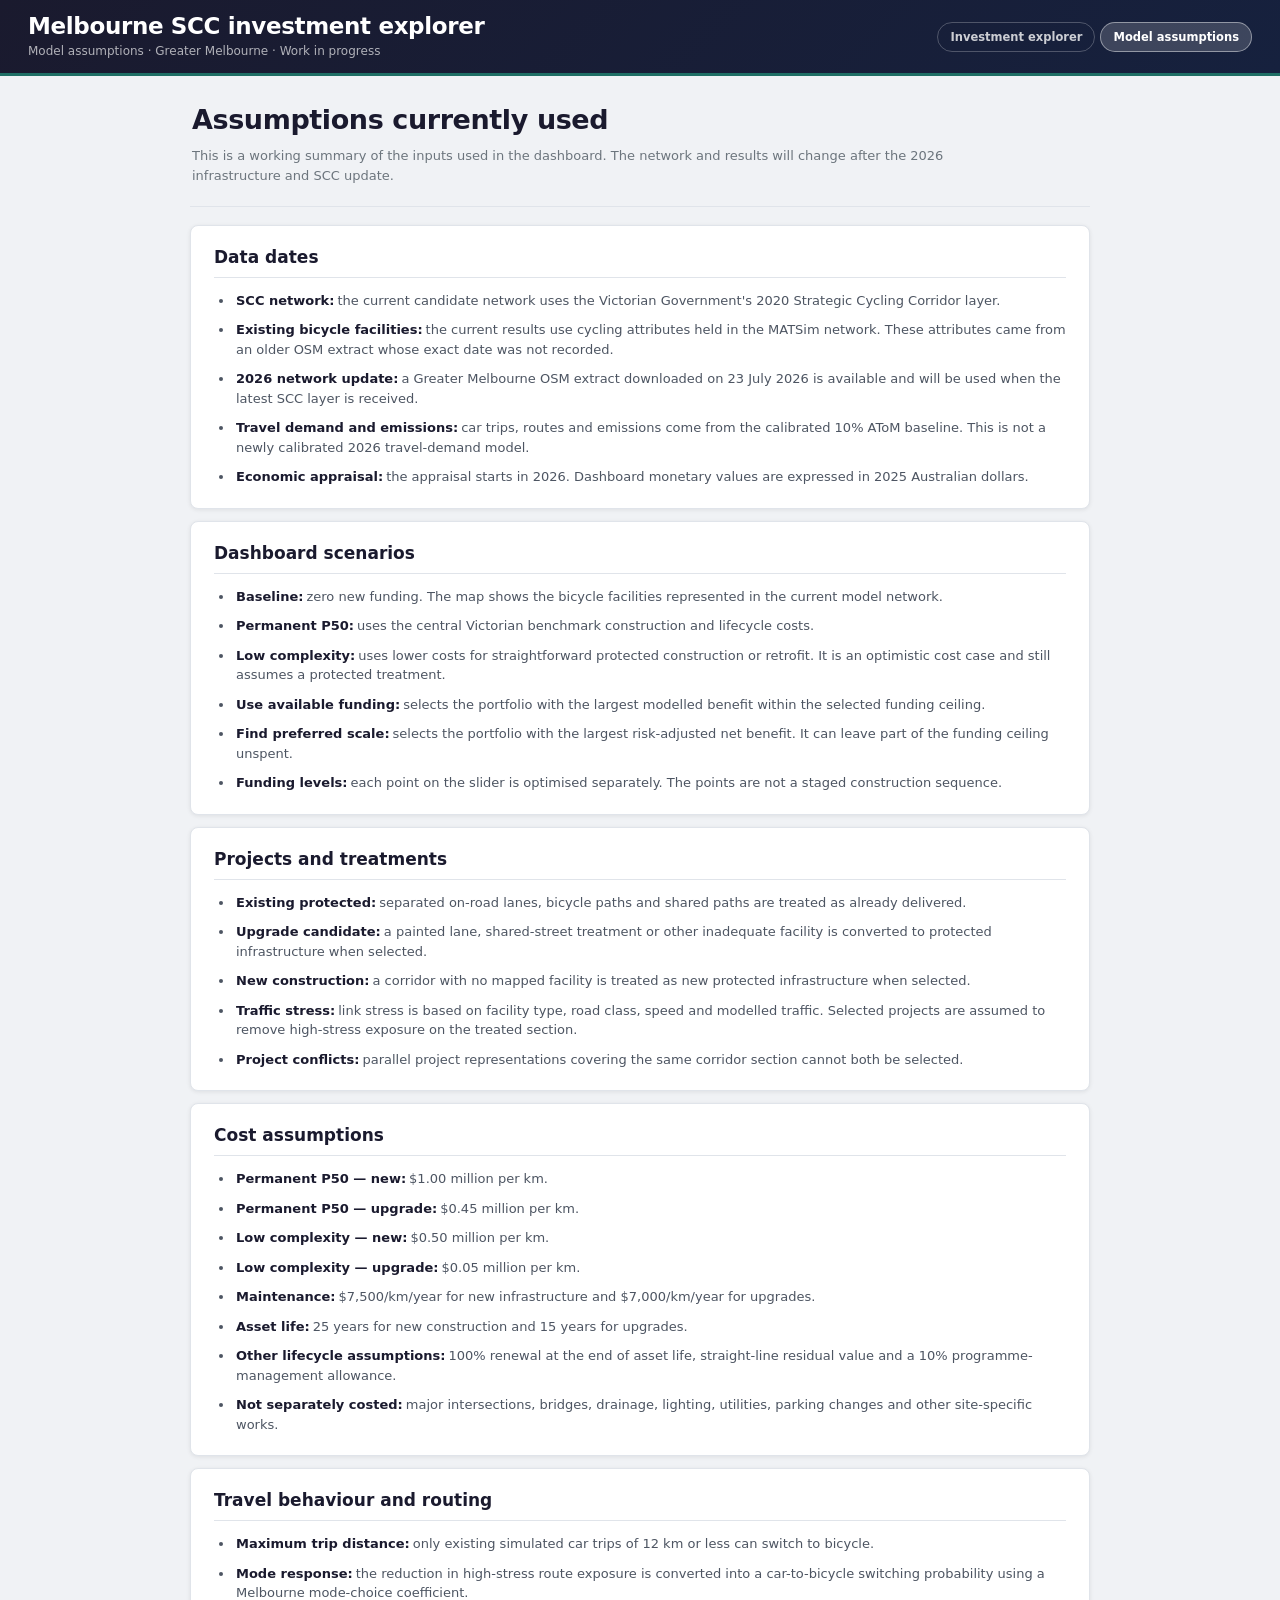
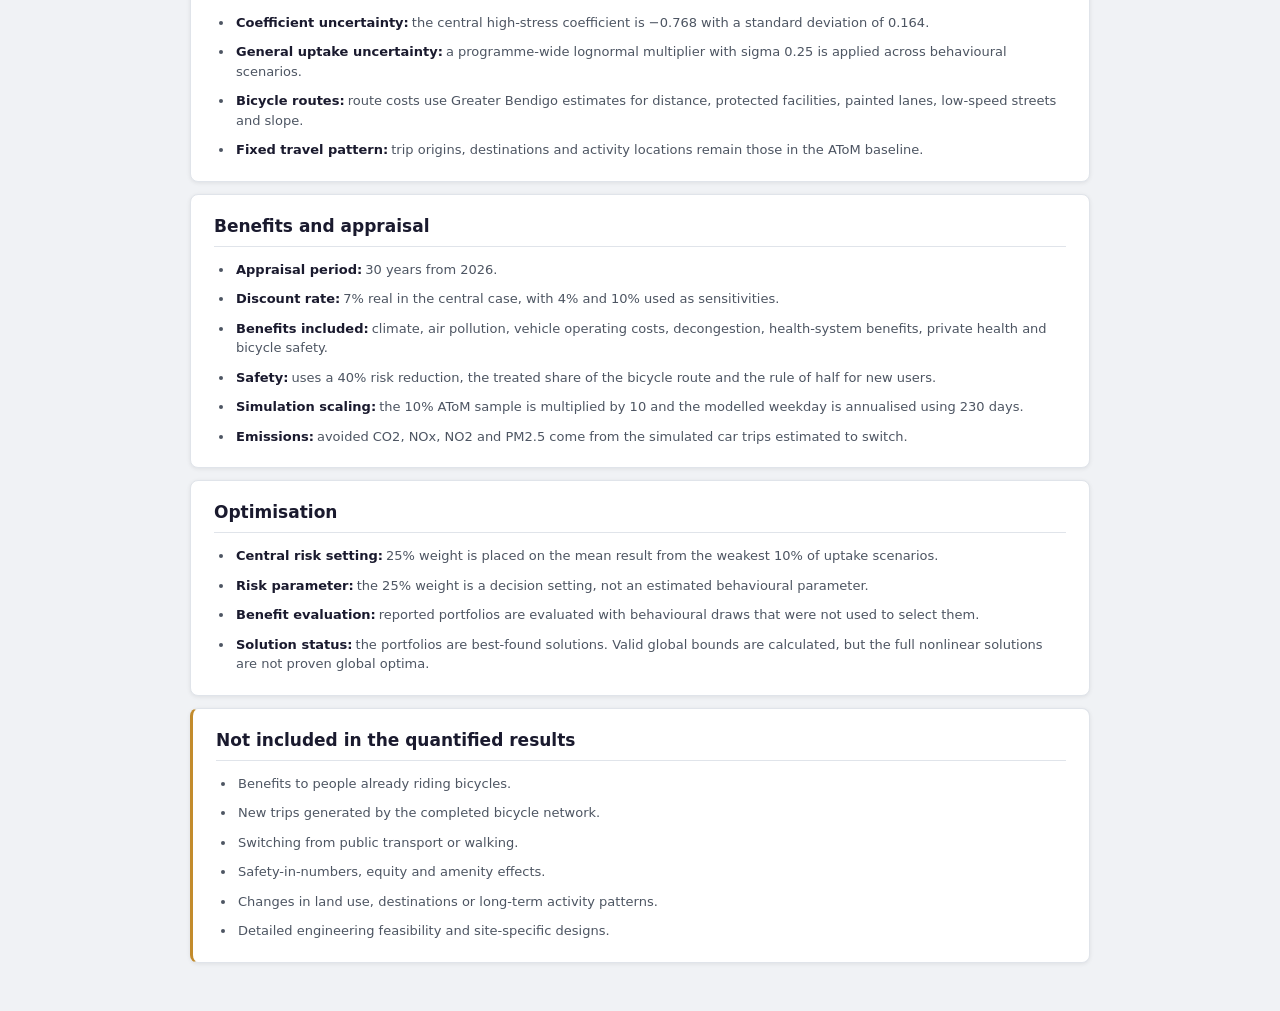
==== commit f37b10d0: "Simplify model assumptions page" ====
--- a/review.html
+++ b/review.html
@@ -3,16 +3,16 @@
 <head>
   <meta charset="utf-8">
   <meta name="viewport" content="width=device-width, initial-scale=1">
-  <meta name="description" content="Plain-language assumptions used in the Melbourne Strategic Cycling Corridor prioritisation model.">
+  <meta name="description" content="Current assumptions used in the Melbourne Strategic Cycling Corridor prioritisation model.">
   <title>Model assumptions · Melbourne SCC investment explorer</title>
   <link rel="stylesheet" href="styles.css?v=5">
-  <link rel="stylesheet" href="review.css?v=2">
+  <link rel="stylesheet" href="review.css?v=3">
 </head>
 <body class="review-page">
   <header class="site-header">
     <div>
       <h1>Melbourne SCC investment explorer</h1>
-      <p class="header-copy">Model assumptions · Greater Melbourne · Research prototype</p>
+      <p class="header-copy">Model assumptions · Greater Melbourne · Work in progress</p>
     </div>
     <nav class="site-nav" aria-label="Dashboard sections">
       <a href="index.html">Investment explorer</a>
@@ -21,87 +21,106 @@
   </header>
 
   <main class="assumptions-page">
-    <section class="assumptions-intro">
-      <p class="section-kicker">For practitioner review</p>
-      <h2>How the prioritisation model works</h2>
-      <p>This page summarises the main assumptions behind the map and benefit estimates. We would particularly like to know where the mapped network, likely treatment, delivery cost or practical feasibility does not match local knowledge.</p>
-      <div class="review-prompt">
-        <strong>What would be most useful to check</strong>
-        <ul>
-          <li>Is a selected corridor genuinely missing or inadequate, or has it already been built or funded?</li>
-          <li>Would protected infrastructure be feasible at the location shown?</li>
-          <li>Is the assumed treatment cost realistic once intersections, parking, drainage, bridges or utilities are considered?</li>
-          <li>Do the modelled order and scale of investment make practical sense?</li>
-        </ul>
-      </div>
-      <p class="contact-line">Please email corrections, evidence or general comments to <a href="mailto:afshin.jafari@rmit.edu.au?subject=Melbourne%20SCC%20prioritisation%20feedback">afshin.jafari@rmit.edu.au</a>. Project IDs shown on the map are helpful when commenting on a location.</p>
-    </section>
+    <header class="assumptions-intro">
+      <h2>Assumptions currently used</h2>
+      <p>This is a working summary of the inputs used in the dashboard. The network and results will change after the 2026 infrastructure and SCC update.</p>
+    </header>
 
     <div class="assumption-sections">
       <section class="assumption-section">
-        <h2>Network and candidate projects</h2>
+        <h2>Data dates</h2>
         <ul class="assumption-list">
-          <li><strong>Strategic corridor network.</strong><span>The current results use the Victorian Government's 2020 Strategic Cycling Corridor geometry. We are obtaining the latest SCC layer and will update the analysis when it is available.</span></li>
-          <li><strong>Existing infrastructure.</strong><span>Facility status is currently derived from cycling attributes in the MATSim network and spatially reconciled along each SCC. A July 2026 OSM-based refresh is being prepared, so the present map should be treated as a modelled baseline rather than a definitive as-built inventory.</span></li>
-          <li><strong>Protected is the delivery standard.</strong><span>Separated lanes and off-road paths count as already delivered. Painted lanes and other inadequate facilities are candidates for conversion to protection; locations with no mapped facility are candidates for new protected infrastructure.</span></li>
-          <li><strong>Traffic stress.</strong><span>Level of traffic stress is derived from facility type, road class, speed and modelled traffic. Investment removes the treated corridor's high-stress exposure.</span></li>
+          <li><strong>SCC network:</strong><span>the current candidate network uses the Victorian Government's 2020 Strategic Cycling Corridor layer.</span></li>
+          <li><strong>Existing bicycle facilities:</strong><span>the current results use cycling attributes held in the MATSim network. These attributes came from an older OSM extract whose exact date was not recorded.</span></li>
+          <li><strong>2026 network update:</strong><span>a Greater Melbourne OSM extract downloaded on 23 July 2026 is available and will be used when the latest SCC layer is received.</span></li>
+          <li><strong>Travel demand and emissions:</strong><span>car trips, routes and emissions come from the calibrated 10% AToM baseline. This is not a newly calibrated 2026 travel-demand model.</span></li>
+          <li><strong>Economic appraisal:</strong><span>the appraisal starts in 2026. Dashboard monetary values are expressed in 2025 Australian dollars.</span></li>
         </ul>
       </section>
 
       <section class="assumption-section">
-        <h2>Delivery costs</h2>
+        <h2>Dashboard scenarios</h2>
         <ul class="assumption-list">
-          <li><strong>Permanent P50 case.</strong><span>New protected infrastructure costs $1.00 million/km and conversion of an inadequate facility costs $0.45 million/km.</span></li>
-          <li><strong>Low-complexity case.</strong><span>New infrastructure costs $0.50 million/km and a straightforward protected retrofit costs $0.05 million/km. This is an optimistic bound, not an assumption that every corridor can be delivered cheaply.</span></li>
-          <li><strong>Lifecycle costs.</strong><span>The appraisal includes annual maintenance, renewal, residual value and a 10% programme-management allowance over 30 years.</span></li>
-          <li><strong>Site complexity is not mapped.</strong><span>The kilometre rates do not identify major intersection works, bridges, drainage, lighting, utility relocation, parking removal or other location-specific constraints.</span></li>
+          <li><strong>Baseline:</strong><span>zero new funding. The map shows the bicycle facilities represented in the current model network.</span></li>
+          <li><strong>Permanent P50:</strong><span>uses the central Victorian benchmark construction and lifecycle costs.</span></li>
+          <li><strong>Low complexity:</strong><span>uses lower costs for straightforward protected construction or retrofit. It is an optimistic cost case and still assumes a protected treatment.</span></li>
+          <li><strong>Use available funding:</strong><span>selects the portfolio with the largest modelled benefit within the selected funding ceiling.</span></li>
+          <li><strong>Find preferred scale:</strong><span>selects the portfolio with the largest risk-adjusted net benefit. It can leave part of the funding ceiling unspent.</span></li>
+          <li><strong>Funding levels:</strong><span>each point on the slider is optimised separately. The points are not a staged construction sequence.</span></li>
         </ul>
       </section>
 
       <section class="assumption-section">
-        <h2>Travel behaviour and bicycle routes</h2>
+        <h2>Projects and treatments</h2>
         <ul class="assumption-list">
-          <li><strong>Eligible trips.</strong><span>Only existing simulated car trips of 12 km or less can switch to bicycle. Public transport and walking trips are not reassigned.</span></li>
-          <li><strong>Response to lower traffic stress.</strong><span>The probability of switching is based on a Melbourne mode-choice estimate linking bicycle uptake to the share of a potential route exposed to high traffic stress. Parameter uncertainty is carried into the optimisation.</span></li>
-          <li><strong>Bicycle route choice.</strong><span>Potential routes use empirically estimated preferences for distance, protected and painted facilities, low-speed streets and slope. The route-choice coefficients come from Greater Bendigo and are tested through alternative specifications.</span></li>
-          <li><strong>Fixed activities.</strong><span>Origins, destinations and activity locations remain those in the AToM baseline. The model does not represent new destinations or long-run land-use change.</span></li>
+          <li><strong>Existing protected:</strong><span>separated on-road lanes, bicycle paths and shared paths are treated as already delivered.</span></li>
+          <li><strong>Upgrade candidate:</strong><span>a painted lane, shared-street treatment or other inadequate facility is converted to protected infrastructure when selected.</span></li>
+          <li><strong>New construction:</strong><span>a corridor with no mapped facility is treated as new protected infrastructure when selected.</span></li>
+          <li><strong>Traffic stress:</strong><span>link stress is based on facility type, road class, speed and modelled traffic. Selected projects are assumed to remove high-stress exposure on the treated section.</span></li>
+          <li><strong>Project conflicts:</strong><span>parallel project representations covering the same corridor section cannot both be selected.</span></li>
+        </ul>
+      </section>
+
+      <section class="assumption-section">
+        <h2>Cost assumptions</h2>
+        <ul class="assumption-list">
+          <li><strong>Permanent P50 — new:</strong><span>$1.00 million per km.</span></li>
+          <li><strong>Permanent P50 — upgrade:</strong><span>$0.45 million per km.</span></li>
+          <li><strong>Low complexity — new:</strong><span>$0.50 million per km.</span></li>
+          <li><strong>Low complexity — upgrade:</strong><span>$0.05 million per km.</span></li>
+          <li><strong>Maintenance:</strong><span>$7,500/km/year for new infrastructure and $7,000/km/year for upgrades.</span></li>
+          <li><strong>Asset life:</strong><span>25 years for new construction and 15 years for upgrades.</span></li>
+          <li><strong>Other lifecycle assumptions:</strong><span>100% renewal at the end of asset life, straight-line residual value and a 10% programme-management allowance.</span></li>
+          <li><strong>Not separately costed:</strong><span>major intersections, bridges, drainage, lighting, utilities, parking changes and other site-specific works.</span></li>
+        </ul>
+      </section>
+
+      <section class="assumption-section">
+        <h2>Travel behaviour and routing</h2>
+        <ul class="assumption-list">
+          <li><strong>Maximum trip distance:</strong><span>only existing simulated car trips of 12 km or less can switch to bicycle.</span></li>
+          <li><strong>Mode response:</strong><span>the reduction in high-stress route exposure is converted into a car-to-bicycle switching probability using a Melbourne mode-choice coefficient.</span></li>
+          <li><strong>Coefficient uncertainty:</strong><span>the central high-stress coefficient is −0.768 with a standard deviation of 0.164.</span></li>
+          <li><strong>General uptake uncertainty:</strong><span>a programme-wide lognormal multiplier with sigma 0.25 is applied across behavioural scenarios.</span></li>
+          <li><strong>Bicycle routes:</strong><span>route costs use Greater Bendigo estimates for distance, protected facilities, painted lanes, low-speed streets and slope.</span></li>
+          <li><strong>Fixed travel pattern:</strong><span>trip origins, destinations and activity locations remain those in the AToM baseline.</span></li>
         </ul>
       </section>
 
       <section class="assumption-section">
         <h2>Benefits and appraisal</h2>
         <ul class="assumption-list">
-          <li><strong>Appraisal frame.</strong><span>Benefits and costs are assessed over 30 years from 2026 using a 7% real discount rate, with 4% and 10% tested as sensitivities. Dashboard values are presented in 2025 Australian dollars.</span></li>
-          <li><strong>Benefits counted.</strong><span>The model includes avoided climate and air-pollution damage, vehicle operating costs, decongestion, health-system benefits, private health and a treated-share safety benefit.</span></li>
-          <li><strong>Simulation expansion.</strong><span>The calibrated 10% AToM population sample is expanded by ten and one modelled weekday is annualised using 230 days.</span></li>
-          <li><strong>Physical emissions.</strong><span>Avoided CO2, NOx, NO2 and PM2.5 are calculated from the simulated car trips estimated to switch. Emissions are reported separately from the broader economic benefits.</span></li>
+          <li><strong>Appraisal period:</strong><span>30 years from 2026.</span></li>
+          <li><strong>Discount rate:</strong><span>7% real in the central case, with 4% and 10% used as sensitivities.</span></li>
+          <li><strong>Benefits included:</strong><span>climate, air pollution, vehicle operating costs, decongestion, health-system benefits, private health and bicycle safety.</span></li>
+          <li><strong>Safety:</strong><span>uses a 40% risk reduction, the treated share of the bicycle route and the rule of half for new users.</span></li>
+          <li><strong>Simulation scaling:</strong><span>the 10% AToM sample is multiplied by 10 and the modelled weekday is annualised using 230 days.</span></li>
+          <li><strong>Emissions:</strong><span>avoided CO2, NOx, NO2 and PM2.5 come from the simulated car trips estimated to switch.</span></li>
         </ul>
       </section>
 
       <section class="assumption-section">
-        <h2>How projects are selected</h2>
+        <h2>Optimisation</h2>
         <ul class="assumption-list">
-          <li><strong>Risk-adjusted central case.</strong><span>The central decision rule places 25% weight on outcomes from the weakest 10% of uptake scenarios. This is a decision preference, not a behavioural estimate.</span></li>
-          <li><strong>Use available funding.</strong><span>This view selects the strongest modelled portfolio within each funding ceiling and will generally continue adding projects as the ceiling increases.</span></li>
-          <li><strong>Find preferred scale.</strong><span>This view maximises risk-adjusted net benefit and may leave funding unspent when the next available project costs more than its estimated additional benefit.</span></li>
-          <li><strong>Funding points are independent.</strong><span>Each level is solved separately. Moving the slider does not represent an agreed construction sequence, and a project selected at one level is not guaranteed to remain selected at the next.</span></li>
+          <li><strong>Central risk setting:</strong><span>25% weight is placed on the mean result from the weakest 10% of uptake scenarios.</span></li>
+          <li><strong>Risk parameter:</strong><span>the 25% weight is a decision setting, not an estimated behavioural parameter.</span></li>
+          <li><strong>Benefit evaluation:</strong><span>reported portfolios are evaluated with behavioural draws that were not used to select them.</span></li>
+          <li><strong>Solution status:</strong><span>the portfolios are best-found solutions. Valid global bounds are calculated, but the full nonlinear solutions are not proven global optima.</span></li>
         </ul>
       </section>
 
       <section class="assumption-section limitation-section">
-        <h2>Important effects not quantified</h2>
+        <h2>Not included in the quantified results</h2>
         <ul class="assumption-list">
-          <li><strong>Wider network effects.</strong><span>The model does not value benefits to existing bicycle riders, generated bicycle trips, safety-in-numbers, equity, amenity or network-learning effects.</span></li>
-          <li><strong>Land use and destinations.</strong><span>Changes in access to schools, stations, activity centres and other destinations are not modelled, nor is the additional uptake that might result from coordinated transport and land-use planning.</span></li>
-          <li><strong>Engineering feasibility.</strong><span>The selected lines are strategic investment options, not designs, funded projects or construction recommendations. Local review is needed before interpreting any location as deliverable.</span></li>
+          <li>Benefits to people already riding bicycles.</li>
+          <li>New trips generated by the completed bicycle network.</li>
+          <li>Switching from public transport or walking.</li>
+          <li>Safety-in-numbers, equity and amenity effects.</li>
+          <li>Changes in land use, destinations or long-term activity patterns.</li>
+          <li>Detailed engineering feasibility and site-specific designs.</li>
         </ul>
       </section>
     </div>
   </main>
-
-  <footer class="site-footer">
-    <div><span class="footer-badge">RESEARCH</span> The dashboard presents model outputs for review, not funded projects or engineering designs.</div>
-    <div><span class="footer-badge">CONTACT</span> <a href="mailto:afshin.jafari@rmit.edu.au">afshin.jafari@rmit.edu.au</a></div>
-  </footer>
 </body>
 </html>
--- a/review.css
+++ b/review.css
@@ -1,36 +1,23 @@
 .review-page { min-height: 100%; background: var(--bg); }
-.assumptions-page { width: min(1040px, calc(100% - 36px)); margin: 0 auto; padding: 32px 0 48px; }
-.assumptions-intro { padding: 28px 30px; background: var(--card); border: 1px solid var(--border); border-top: 4px solid var(--accent); border-radius: 10px; box-shadow: var(--shadow); }
-.section-kicker { margin: 0 0 7px; color: var(--accent); font-size: 11px; font-weight: 800; letter-spacing: .8px; text-transform: uppercase; }
-.assumptions-intro h2 { margin: 0; color: var(--text); font-size: clamp(24px, 3vw, 34px); line-height: 1.16; letter-spacing: -.5px; }
-.assumptions-intro > p:not(.section-kicker) { max-width: 820px; margin: 12px 0 0; color: #4d5562; font-size: 14px; line-height: 1.65; }
-.review-prompt { margin-top: 22px; padding: 18px 20px; background: #f4f6f9; border: 1px solid var(--border); border-radius: 9px; }
-.review-prompt strong { display: block; margin-bottom: 8px; font-size: 13px; }
-.review-prompt ul { margin: 0; padding-left: 20px; }
-.review-prompt li { margin: 5px 0; color: #4d5562; font-size: 13px; line-height: 1.5; }
-.contact-line a, .site-footer a { color: #20639b; font-weight: 700; }
-.assumption-sections { margin-top: 22px; display: grid; grid-template-columns: repeat(2, minmax(0, 1fr)); gap: 16px; }
-.assumption-section { padding: 23px 24px; background: var(--card); border: 1px solid var(--border); border-radius: 10px; box-shadow: var(--shadow); }
-.assumption-section h2 { margin: 0 0 14px; padding-bottom: 11px; color: var(--text); border-bottom: 1px solid var(--border); font-size: 18px; letter-spacing: -.2px; }
+.assumptions-page { width: min(900px, calc(100% - 36px)); margin: 0 auto; padding: 28px 0 48px; }
+.assumptions-intro { padding: 0 2px 20px; border-bottom: 1px solid var(--border); }
+.assumptions-intro h2 { margin: 0; font-size: 27px; line-height: 1.2; letter-spacing: -.4px; }
+.assumptions-intro p { max-width: 760px; margin: 9px 0 0; color: var(--muted); font-size: 13px; line-height: 1.55; }
+.assumption-sections { display: grid; gap: 12px; margin-top: 18px; }
+.assumption-section { padding: 21px 23px; background: var(--card); border: 1px solid var(--border); border-radius: 8px; box-shadow: var(--shadow); }
+.assumption-section h2 { margin: 0 0 13px; padding-bottom: 10px; border-bottom: 1px solid var(--border); font-size: 17px; }
 .assumption-list { margin: 0; padding-left: 20px; }
-.assumption-list li { margin: 0 0 13px; padding-left: 2px; color: #4d5562; font-size: 13px; line-height: 1.55; }
+.assumption-list li { margin: 0 0 10px; padding-left: 2px; color: #4d5562; font-size: 13px; line-height: 1.5; }
 .assumption-list li:last-child { margin-bottom: 0; }
 .assumption-list strong { color: var(--text); }
-.assumption-list span { margin-left: 4px; }
-.limitation-section { border-top: 3px solid #c28b2c; }
-.site-footer { display: flex; flex-wrap: wrap; color: var(--muted); background: var(--card); border-top: 1px solid var(--border); font-size: 11px; }
-.site-footer > div { flex: 1; min-width: 280px; padding: 11px 24px; border-right: 1px solid var(--border); line-height: 1.5; }
-.site-footer > div:last-child { border-right: 0; }
-.footer-badge { display: inline-block; margin-right: 5px; padding: 2px 7px; color: #fff; background: var(--navy); border-radius: 3px; font-size: 10px; font-weight: 700; letter-spacing: .3px; }
-@media (max-width: 760px) {
-  .assumptions-page { width: min(100% - 24px, 1040px); padding-top: 18px; }
-  .assumptions-intro, .assumption-section { padding: 20px; }
-  .assumption-sections { grid-template-columns: 1fr; }
-  .site-footer { flex-direction: column; }
-  .site-footer > div { border-right: 0; border-bottom: 1px solid var(--border); }
+.assumption-list span { margin-left: 3px; }
+.limitation-section { border-left: 3px solid #c28b2c; }
+@media (max-width: 620px) {
+  .assumptions-page { width: calc(100% - 24px); padding-top: 18px; }
+  .assumption-section { padding: 18px; }
 }
 @media print {
-  .site-header, .site-footer { display: none; }
+  .site-header { display: none; }
   .assumptions-page { width: 100%; padding: 0; }
-  .assumption-section, .assumptions-intro { break-inside: avoid; box-shadow: none; }
+  .assumption-section { break-inside: avoid; box-shadow: none; }
 }
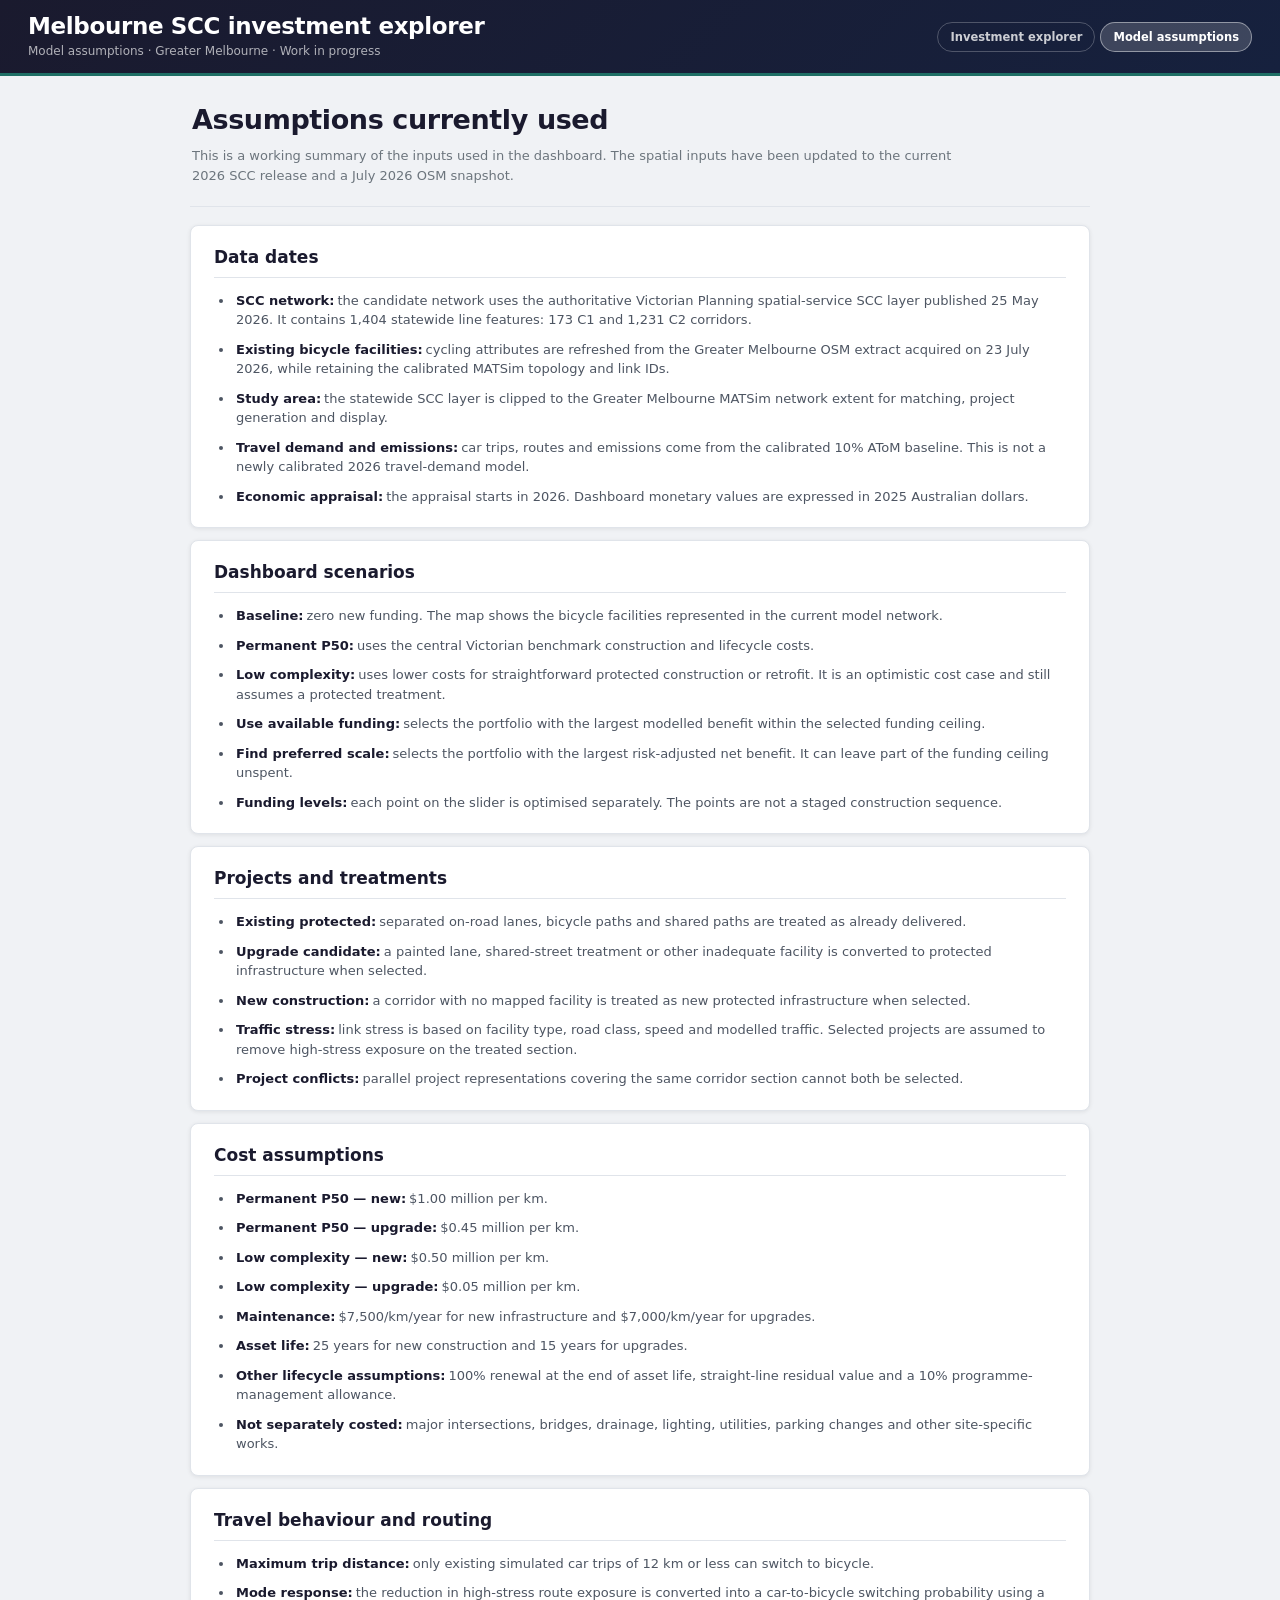
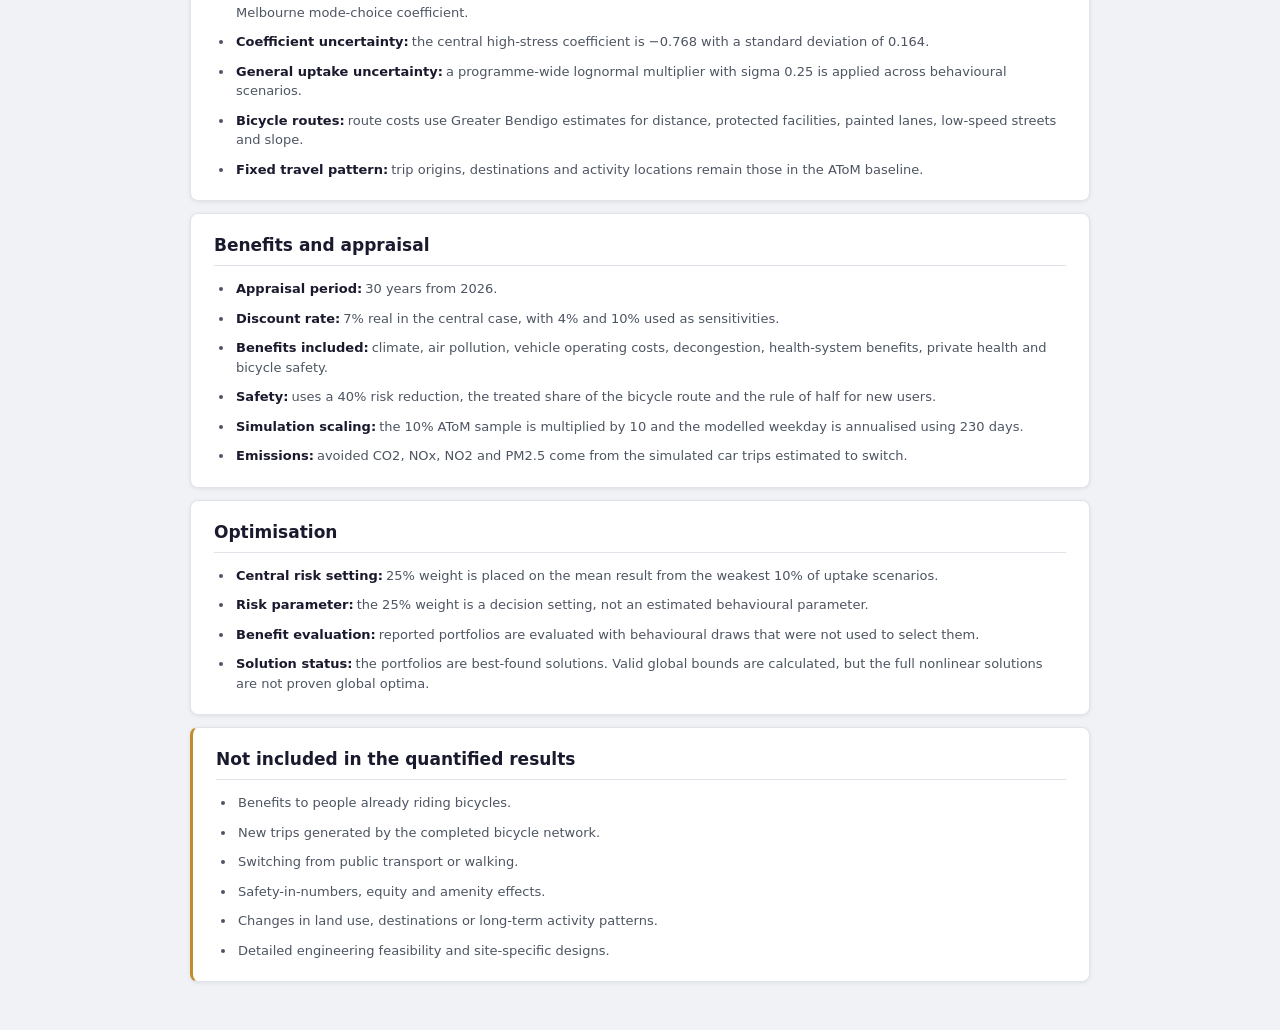
==== commit 0176bfb5: "Refresh dashboard for 2026 SCC network" ====
--- a/review.html
+++ b/review.html
@@ -5,7 +5,7 @@
   <meta name="viewport" content="width=device-width, initial-scale=1">
   <meta name="description" content="Current assumptions used in the Melbourne Strategic Cycling Corridor prioritisation model.">
   <title>Model assumptions · Melbourne SCC investment explorer</title>
-  <link rel="stylesheet" href="styles.css?v=5">
+  <link rel="stylesheet" href="styles.css?v=6">
   <link rel="stylesheet" href="review.css?v=3">
 </head>
 <body class="review-page">
@@ -23,16 +23,16 @@
   <main class="assumptions-page">
     <header class="assumptions-intro">
       <h2>Assumptions currently used</h2>
-      <p>This is a working summary of the inputs used in the dashboard. The network and results will change after the 2026 infrastructure and SCC update.</p>
+      <p>This is a working summary of the inputs used in the dashboard. The spatial inputs have been updated to the current 2026 SCC release and a July 2026 OSM snapshot.</p>
     </header>
 
     <div class="assumption-sections">
       <section class="assumption-section">
         <h2>Data dates</h2>
         <ul class="assumption-list">
-          <li><strong>SCC network:</strong><span>the current candidate network uses the Victorian Government's 2020 Strategic Cycling Corridor layer.</span></li>
-          <li><strong>Existing bicycle facilities:</strong><span>the current results use cycling attributes held in the MATSim network. These attributes came from an older OSM extract whose exact date was not recorded.</span></li>
-          <li><strong>2026 network update:</strong><span>a Greater Melbourne OSM extract downloaded on 23 July 2026 is available and will be used when the latest SCC layer is received.</span></li>
+          <li><strong>SCC network:</strong><span>the candidate network uses the authoritative Victorian Planning spatial-service SCC layer published 25 May 2026. It contains 1,404 statewide line features: 173 C1 and 1,231 C2 corridors.</span></li>
+          <li><strong>Existing bicycle facilities:</strong><span>cycling attributes are refreshed from the Greater Melbourne OSM extract acquired on 23 July 2026, while retaining the calibrated MATSim topology and link IDs.</span></li>
+          <li><strong>Study area:</strong><span>the statewide SCC layer is clipped to the Greater Melbourne MATSim network extent for matching, project generation and display.</span></li>
           <li><strong>Travel demand and emissions:</strong><span>car trips, routes and emissions come from the calibrated 10% AToM baseline. This is not a newly calibrated 2026 travel-demand model.</span></li>
           <li><strong>Economic appraisal:</strong><span>the appraisal starts in 2026. Dashboard monetary values are expressed in 2025 Australian dollars.</span></li>
         </ul>
--- a/styles.css
+++ b/styles.css
@@ -49,23 +49,29 @@
 .investment-message strong { font-size: 12px; }
 .investment-message span { font-size: 11px; line-height: 1.4; }
 .investment-message button { width: fit-content; margin-top: 3px; padding: 3px 0; color: var(--accent); background: transparent; border: 0; font-size: 11px; font-weight: 800; cursor: pointer; text-decoration: underline; text-underline-offset: 2px; }
-.assumption-panel { border-bottom: 1px solid var(--border); background: #fafbfc; }
-.assumption-panel summary { padding: 13px 20px; display: flex; align-items: center; justify-content: space-between; gap: 12px; color: var(--accent); cursor: pointer; list-style: none; }
-.assumption-panel summary::-webkit-details-marker { display: none; }
-.assumption-panel summary > span:first-child { display: grid; gap: 2px; }
-.assumption-panel summary strong { font-size: 12px; }
-.assumption-panel summary small { color: var(--muted); font-size: 10.5px; font-weight: 500; }
-.assumption-panel[open] summary { border-bottom: 1px solid var(--border); }
-.assumption-panel[open] summary > span:last-child { transform: rotate(180deg); }
-.assumption-panel .control-section { border-bottom: 0; }
+.model-settings-panel { position: relative; border-bottom: 1px solid var(--border); background: #fafbfc; }
+.settings-heading { padding: 13px 20px 10px; display: flex; align-items: flex-start; justify-content: space-between; gap: 12px; }
+.settings-heading .control-label { margin-bottom: 3px; }
+.settings-heading strong { color: var(--text); font-size: 11.5px; font-weight: 650; }
+.settings-heading a { color: #20639b; font-size: 10.5px; font-weight: 700; text-decoration: none; }
+.settings-heading a:hover, .settings-heading a:focus-visible { text-decoration: underline; text-underline-offset: 2px; outline: none; }
+.model-settings-panel .control-section { padding-top: 5px; padding-bottom: 12px; border-bottom: 0; }
 .option-grid { display: grid; grid-template-columns: 1fr 1fr; gap: 12px; }
 fieldset { min-width: 0; padding: 0; margin: 0; border: 0; }
-.radio-card { min-height: 55px; display: flex; align-items: flex-start; gap: 8px; padding: 9px 10px; margin-top: 6px; border: 1.5px solid var(--border); border-radius: 9px; cursor: pointer; }
+.radio-card { min-height: 67px; display: flex; align-items: flex-start; gap: 8px; padding: 9px 10px; margin-top: 6px; border: 1.5px solid var(--border); border-radius: 9px; cursor: pointer; }
 .radio-card:has(input:checked) { border-color: var(--accent); background: var(--accent-soft); }
 .radio-card input { margin: 3px 0 0; accent-color: var(--accent); }
 .radio-card span { min-width: 0; display: grid; gap: 2px; }
 .radio-card strong { font-size: 12px; line-height: 1.2; }
 .radio-card small { color: var(--muted); font-size: 10px; line-height: 1.3; }
+.option-title { display: flex !important; grid-template-columns: minmax(0, auto) auto; align-items: center; justify-content: flex-start; gap: 5px !important; }
+.info-bubble { position: relative; width: 16px; height: 16px; display: inline-grid; place-items: center; flex: 0 0 auto; color: #fff; background: #66717d; border-radius: 50%; font-size: 10px; font-style: normal; font-weight: 800; line-height: 1; cursor: help; }
+.info-bubble::after { content: attr(data-tooltip); position: absolute; right: -8px; top: 23px; z-index: 1200; width: 245px; padding: 9px 10px; color: #fff; background: var(--navy); border-radius: 6px; box-shadow: 0 8px 22px rgba(0,0,0,.24); font-size: 10.5px; font-weight: 500; line-height: 1.4; opacity: 0; visibility: hidden; pointer-events: none; transform: translateY(-3px); transition: opacity .12s ease, transform .12s ease; }
+.option-grid fieldset:first-child .info-bubble::after { right: auto; left: -110px; }
+.info-bubble:hover::after, .info-bubble:focus::after { opacity: 1; visibility: visible; transform: translateY(0); }
+.info-bubble:focus { outline: 2px solid rgba(31,111,101,.32); outline-offset: 2px; }
+.settings-note { margin: 0; padding: 10px 20px 13px; color: #59636e; background: #f4f6f8; border-top: 1px solid var(--border); font-size: 10.5px; line-height: 1.45; }
+.settings-note strong { color: var(--text); }
 .metrics-section { display: grid; grid-template-columns: repeat(2, 1fr); gap: 8px; padding: 14px; background: var(--bg); }
 .metric { min-height: 91px; padding: 13px 14px; display: flex; flex-direction: column; justify-content: center; background: var(--card); border: 1px solid var(--border); border-radius: 10px; }
 .metric span { color: var(--muted); font-size: 10px; font-weight: 750; text-transform: uppercase; letter-spacing: .5px; }
@@ -147,6 +153,7 @@
   .map-key { left: 8px; bottom: 34px; min-width: 185px; padding: 9px 10px; }
   .map-note { display: none; }
   .option-grid { grid-template-columns: 1fr; }
+  .option-grid .info-bubble::after { right: auto; left: -80px; width: 230px; }
   .metrics-section { grid-template-columns: repeat(2, 1fr); }
   .control-section { padding-left: 15px; padding-right: 15px; }
 }
